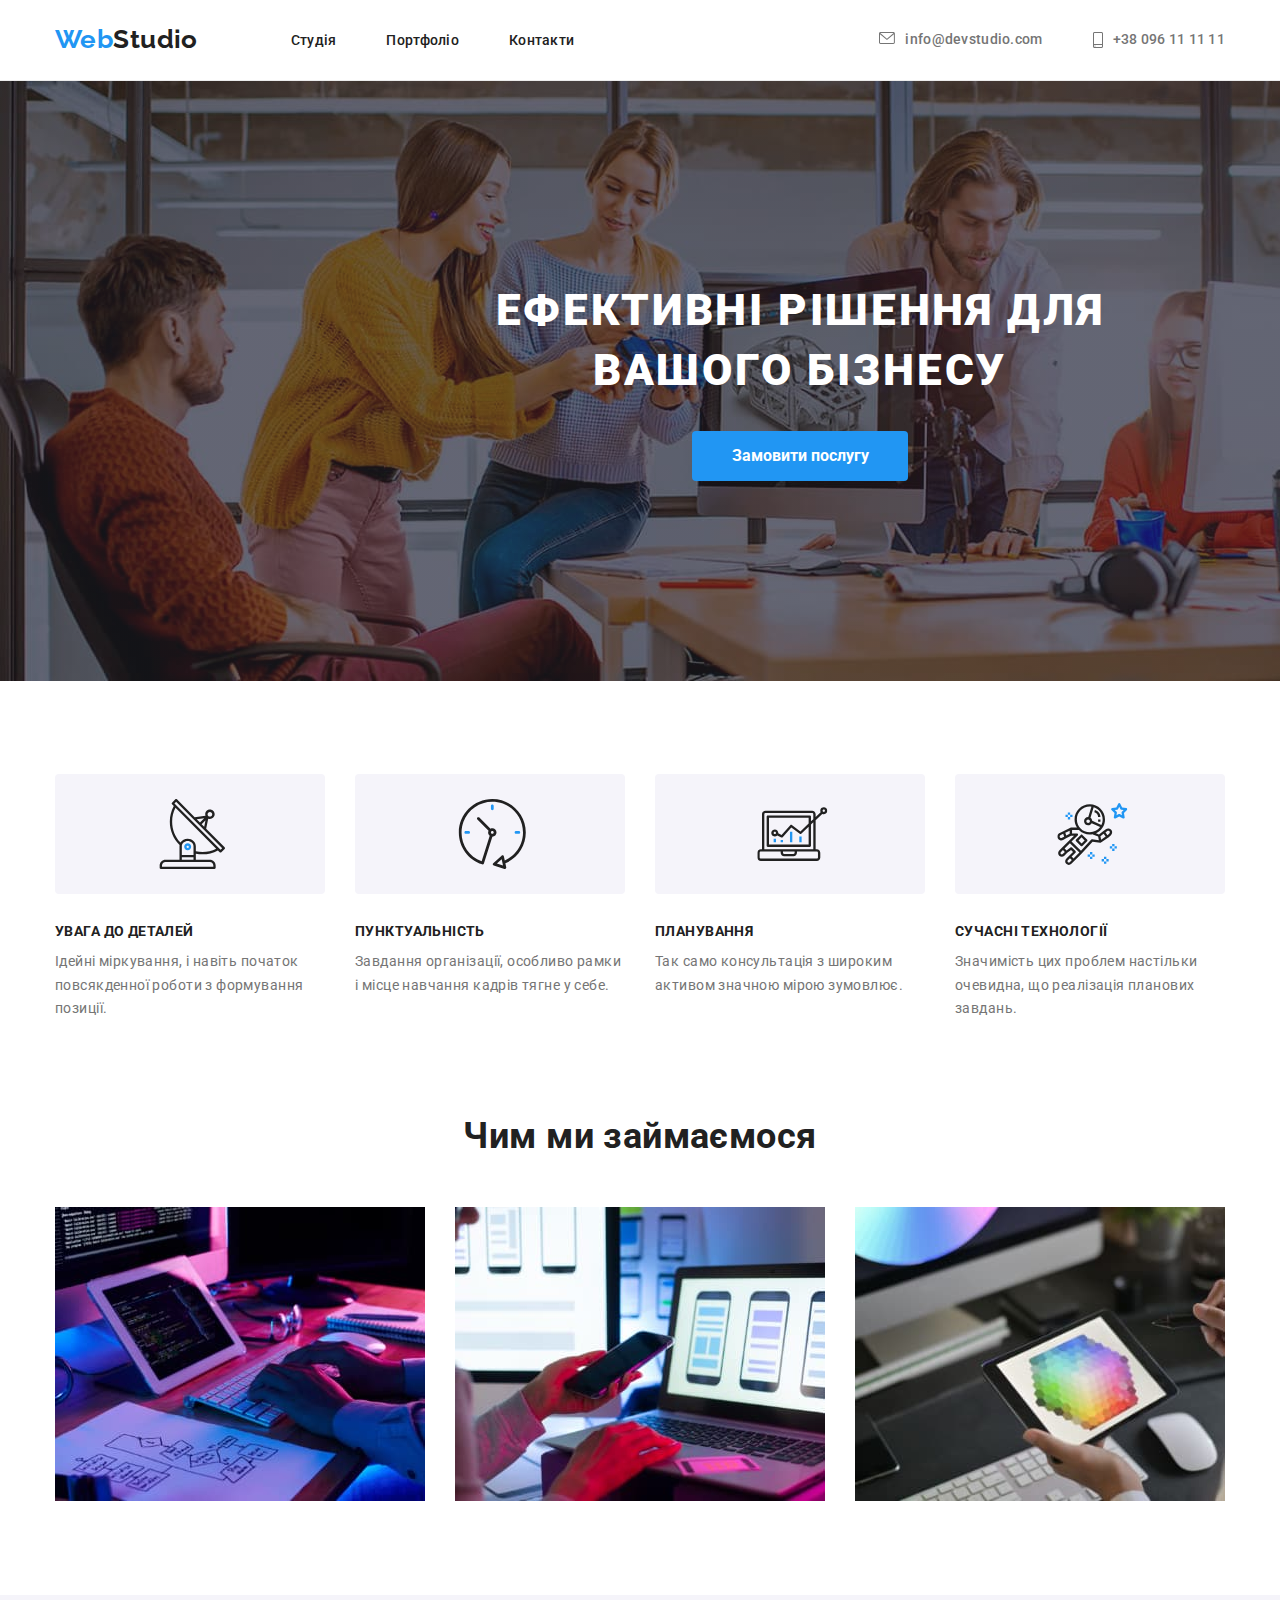
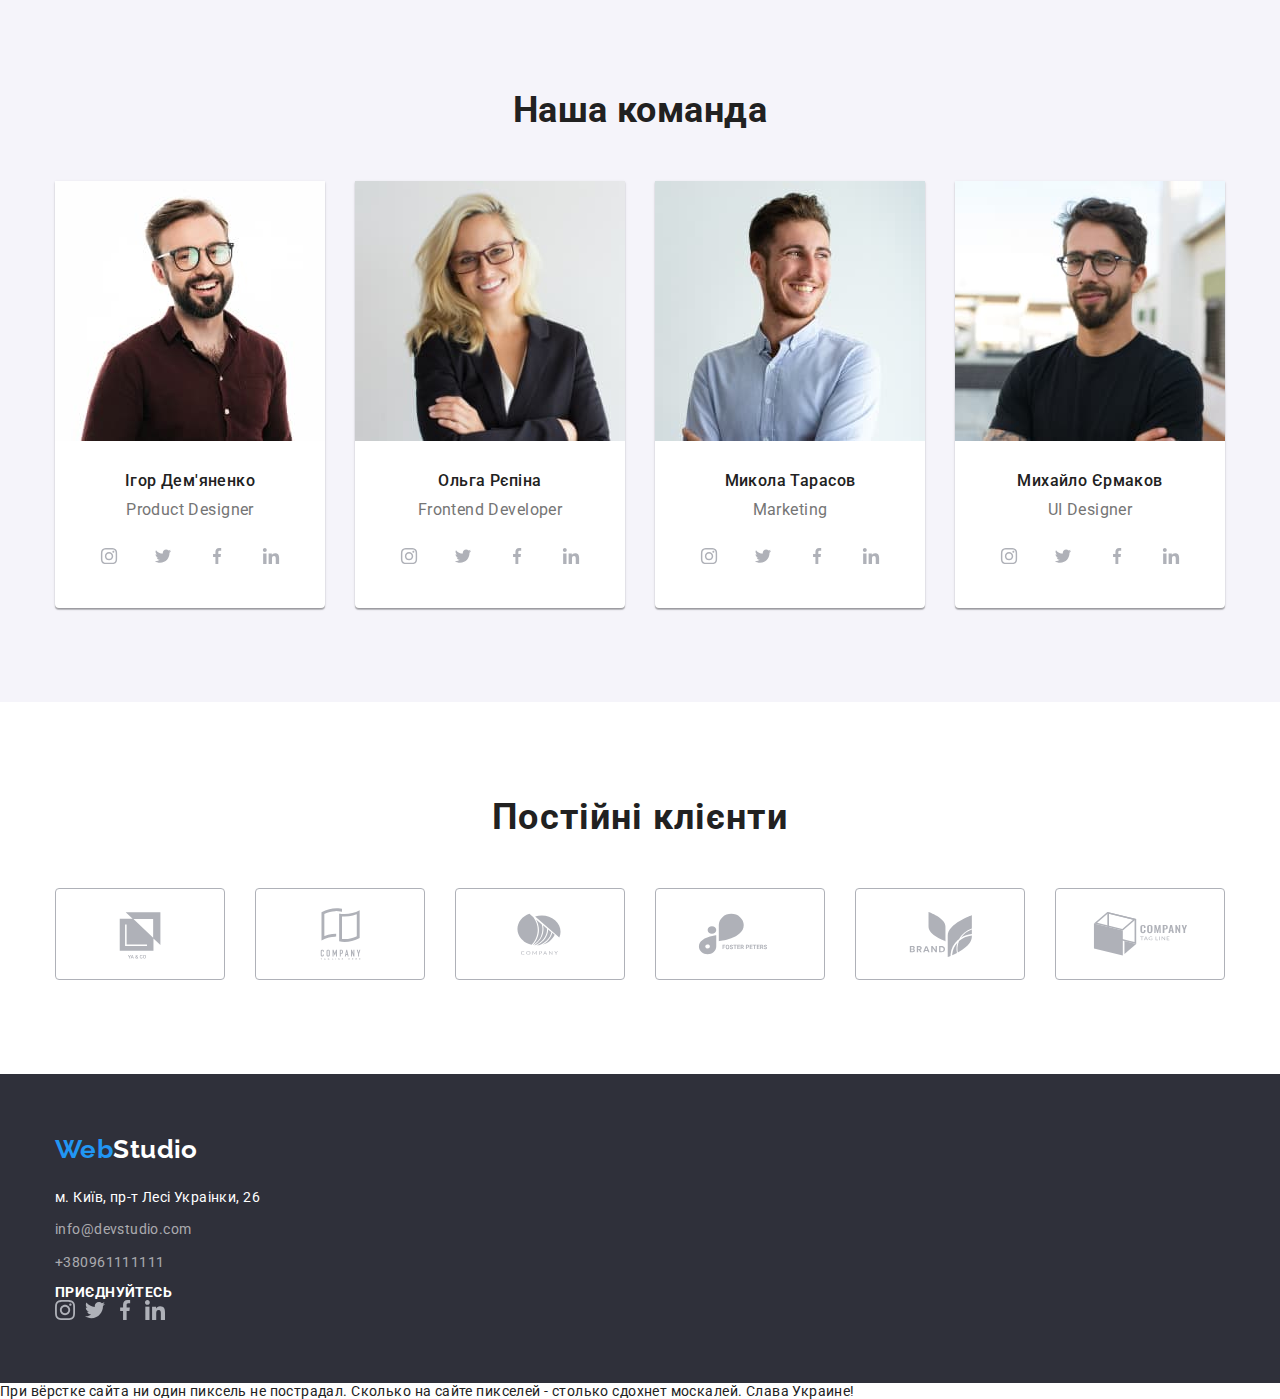
==== index.html @ 479e66d6 "Initial commit" ====
<!DOCTYPE html>
<html lang="uk">
<head>
    <meta charset="UTF-8">
    <meta http-equiv="X-UA-Compatible" content="IE=edge">
    <meta name="viewport" content="width=device-width, initial-scale=1.0">
    <link rel="preconnect" href="https://fonts.googleapis.com">
    <link rel="preconnect" href="https://fonts.gstatic.com" crossorigin>
    <link href="https://fonts.googleapis.com/css2?family=Raleway:wght@700&family=Roboto:wght@400;500;700;900&display=swap" rel="stylesheet">
    <link rel="stylesheet" href="https://cdn.jsdelivr.net/npm/modern-normalize@1.1.0/modern-normalize.min.css">
    <link rel="stylesheet" href="./css/styles.css" />
    <title>WebStudio</title>
</head>
<!--Шапка-->
<body>
    <header class="page-header header-line">
        <div class="container header-box">
         <nav class="page-navigation"> 
         <a href="index.html" class="logo-header"><span class="textcolor">Web</span><span class="textcolor-1">Studio</span></a>
         <ul class="menu">
            <li><a href="./index.html" class="menu-item-header">Студія</a></li>
            <li><a href="./portfolio.html" class="menu-item-header">Портфоліо</a></li>
            <li><a href="./index.html" class="menu-item-header">Контакти</a></li>
         </ul>
         </nav>
         <ul class="menu-contacts-header">
            <li class="contacts-list">
             <a href="mailto:info@devstudio.com" class="link">
               <svg 
                class="envelope-icon"
                lang="en"
                aria-label="envelope icon"
                width="16"
                height="12">
                <use href="./images/sprite.svg#icon-envelope"></use>
               </svg>info@devstudio.com</a>
        </li>
            <li class="contacts-list">
            <a href="tel:+380961111111" class="link">
            <svg
                class="phone"
                lang="en"
                aria-label="smartphone icon"
                width="16" 
                height="12">
                <use href="./images/sprite.svg#icon-smartphone"></use>
            </svg>+38 096 11 11 11</a>
        </ul>
        </div>
     </header>
<main>
<!--Герой-->
     <section class="hero-text hero-bg section">
        <div class="hero-box container">
        <h1 class="efective">Ефективні рішення для вашого бізнесу</h1>
        <button type="button" class="button-hero">Замовити послугу</button>
        </div>
     </section>
<!--Особливості-->
     <section class="section">
        <div class="container">
        <h2 class="visually-hidden">Наші особливості</h2>
        <ul class="icons-features">
            <li class="icons-features-box">
             <svg class="icon-our-features">
              <use href="./images/sprite.svg#icon-antenna" width="70" height="70"></use>
             </svg>
            </li>
            <li class="icons-features-box">
            <svg class="icon-our-features">
                <use href="./images/sprite.svg#icon-clock" width="70" height="70"></use>
            </svg>
            </li>
            <li class="icons-features-box">
            <svg class="icon-our-features">
                <use href="./images/sprite.svg#icon-diagram" width="70" height="70"></use>
            </svg>
            </li>
            <li class="icons-features-box">
            <svg class="icon-our-features">
                <use href="./images/sprite.svg#icon-astronaut" width="70" height="70"></use>
            </svg>
            </li>
        </ul>
    <ul class="our-features">
        <li class="our-features-box"><h3 class="feature">Увага до деталей</h3>
        <p class="explanation">Ідейні міркування, і навіть початок повсякденної роботи з формування позиції.</p></li>
        <li class="our-features-box"><h3 class="feature">Пунктуальність</h3>
        <p class="explanation">Завдання організації, особливо рамки і місце навчання кадрів тягне у себе.</p></li>
        <li class="our-features-box"><h3 class="feature">Планування</h3>
        <p class="explanation">Так само консультація з широким активом значною мірою зумовлює.</p></li>
        <li class="our-features-box"><h3 class="feature">Сучасні технології</h3>
        <p class="explanation">Значимість цих проблем настільки очевидна, що реалізація планових завдань.</p></li>
      </ul>
     </div>
    </section>
<!--Чим ми займаємося-->
    <section class="what-we-do-section">
    <div class="what-we-do-block container">
     <h2 class="what-we-do">Чим ми займаємося</h2>
      <ul class="what-we-do-list">
       <li><img src="./images/image1.jpg" alt="десктопні додатки" width="370" height="294" class="img-1" ></li>
       <li><img src="./images/image2.jpg" alt="мобільні додатки" width="370" height="294" class="img-2"></li>
       <li><img src="./images/image3.jpg" alt="дизайнерські рішення" width="370" height="294" class="img-3"></li>
      </ul>
     </div>  
    </section>
<!--Наша команда-->
    <section class="team section">
    <div class="team-list container">
    <h2 class="our-team">Наша команда</h2>
    <ul class="test-team">
    <li class="team-item">
        <img src="./images/igor_demyanenko.jpg"
         alt="Ігор Дем'яненко"
         width="270"
         height="260" class="team-card">
         <div class="team-text-box">
            <h2 class="team-card-name">Ігор Дем'яненко</h2>
            <p class="team-card-specialty">Product Designer</p>
        <ul class="social-list">
          <li>
           <a href="" class="social-list-link">
            <svg
            lang="en"
            aria-label="icon instagram"
            class="social-list-icon">
            <use href="./images/sprite.svg#icon-instagram"></use>
          </svg>
         </a>
        </li>
        <li>
            <a href="" class="social-list-link">
                <svg lang="en" 
                aria-label="icon twitter" 
                class="social-list-icon">
                <use href="./images/sprite.svg#icon-twitter"></use>
                </svg>
            </a>
        </li>
        <li>
            <a href="" class="social-list-link">
                <svg lang="en" 
                aria-label="icon facebook" 
                class="social-list-icon">
                <use href="./images/sprite.svg#icon-facebook"></use>
                </svg>
            </a>
        </li>
        <li>
            <a href="" class="social-list-link">
                <svg lang="en"
                aria-label="icon linkedin" 
                class="social-list-icon">
                <use href="./images/sprite.svg#icon-linkedin"></use>
                </svg>
            </a>
        </li>
    </ul>
        </div>
     </li>
    <li class="team-item">
        <img src="./images/olga_repina.jpg"
         alt="Ольга Рєпіна"
         width="270"
         height="260" class="team-card">
         <div class="team-text-box">         
            <h2 class="team-card-name">Ольга Рєпіна</h2>
            <p class="team-card-specialty">Frontend Developer</p>
        <ul class="social-list">
            <li>
                <a href="" class="social-list-link">
                    <svg lang="en" aria-label="icon instagram" class="social-list-icon">
                        <use href="./images/sprite.svg#icon-instagram"></use>
                    </svg>
                </a>
            </li>
            <li>
                <a href="" class="social-list-link">
                    <svg lang="en" aria-label="icon twitter" class="social-list-icon">
                        <use href="./images/sprite.svg#icon-twitter"></use>
                    </svg>
                </a>
            </li>
            <li>
                <a href="" class="social-list-link">
                    <svg lang="en" aria-label="icon facebook" class="social-list-icon">
                        <use href="./images/sprite.svg#icon-facebook"></use>
                    </svg>
                </a>
            </li>
            <li>
                <a href="" class="social-list-link">
                    <svg lang="en" aria-label="icon linkedin" class="social-list-icon">
                        <use href="./images/sprite.svg#icon-linkedin"></use>
                    </svg>
                </a>
            </li>
        </ul>
        </div>
        </li>
    <li class="team-item">
        <img src="./images/nikolai_tarasovv.jpg"
         alt="Микола Тарасов"
         width="270"
         height="260" class="team-card">
         <div class="team-text-box">
            <h2 class="team-card-name">Микола Тарасов</h2>
            <p class="team-card-specialty">Marketing</p>
        <ul class="social-list">
            <li>
                <a href="" class="social-list-link">
                    <svg lang="en" aria-label="icon instagram" class="social-list-icon">
                        <use href="./images/sprite.svg#icon-instagram"></use>
                    </svg>
                </a>
            </li>
            <li>
                <a href="" class="social-list-link">
                    <svg lang="en" aria-label="icon twitter" class="social-list-icon">
                        <use href="./images/sprite.svg#icon-twitter"></use>
                    </svg>
                </a>
            </li>
            <li>
                <a href="" class="social-list-link">
                    <svg lang="en" aria-label="icon facebook" class="social-list-icon">
                        <use href="./images/sprite.svg#icon-facebook"></use>
                    </svg>
                </a>
            </li>
            <li>
                <a href="" class="social-list-link">
                    <svg lang="en" aria-label="icon linkedin" class="social-list-icon">
                        <use href="./images/sprite.svg#icon-linkedin"></use>
                    </svg>
                </a>
            </li>
        </ul>
        </div>
        </li>
    <li class="team-item">
     <img src="./images/mihail_ermakov.jpg"
         alt="Михайло Єрмаков"
         width="270"
         height="260" class="team-card">
        <div class="team-text-box">
            <h2 class="team-card-name">Михайло Єрмаков</h2>
            <p class="team-card-specialty">UI Designer</p>
        <ul class="social-list">
            <li>
                <a href="" class="social-list-link">
                    <svg lang="en" aria-label="icon instagram" class="social-list-icon">
                        <use href="./images/sprite.svg#icon-instagram"></use>
                    </svg>
                </a>
            </li>
            <li>
                <a href="" class="social-list-link">
                    <svg lang="en" aria-label="icon twitter" class="social-list-icon">
                        <use href="./images/sprite.svg#icon-twitter"></use>
                    </svg>
                </a>
            </li>
            <li>
                <a href="" class="social-list-link">
                    <svg lang="en" aria-label="icon facebook" class="social-list-icon">
                        <use href="./images/sprite.svg#icon-facebook"></use>
                    </svg>
                </a>
            </li>
            <li>
                <a href="" class="social-list-link">
                    <svg lang="en" aria-label="icon linkedin" class="social-list-icon">
                        <use href="./images/sprite.svg#icon-linkedin"></use>
                    </svg>
                </a>
            </li>
        </ul>
        </div>
        </li>
      </ul>
    </div>
    </section>
<!--Постійні клієнти-->
<section class="customers section">
    <div class="container regular-customers-box">
        <h2 class="regular-customers">Постійні клієнти</h2>
        <ul class="regular-customers-list">
            <li class="client-border">
                <svg
                lang="en"
                aria-label="client logo"
                class="client-logo">
                    <use href="./images/sprite.svg#icon-logoclient1"></use>
                </svg>
            </li>
            <li class="client-border">
                <svg lang="en" 
                aria-label="client logo" 
                class="client-logo">
                    <use href="./images/sprite.svg#icon-logoclient2"></use>
                </svg>
            </li>
            <li class="client-border">
                <svg lang="en" 
                aria-label="client logo" 
                class="client-logo">
                    <use href="./images/sprite.svg#icon-logoclient3"></use>
                </svg>
            </li>
            <li class="client-border">
                <svg lang="en" 
                aria-label="client logo" 
                class="client-logo">
                    <use href="./images/sprite.svg#icon-logoclient4"></use>
                </svg>
            </li>
            <li class="client-border">
                <svg lang="en" 
                aria-label="client logo" 
                class="client-logo">
                    <use href="./images/sprite.svg#icon-logoclient5"></use>
                </svg>
            </li>
            <li class="client-border">
                <svg lang="en" 
                aria-label="client logo" 
                class="client-logo">
                    <use href="./images/sprite.svg#icon-logoclient6"></use>
                </svg>
            </li>
        </ul>
    </div>
</section>
</main>
<!--Футер-->
<footer class="footer">
    <div class="footer-box container">
    <a href="index.html" class="logo-footer"><span class="textcolor">Web</span><span class="textcolor-2">Studio</span></a>
    <address class="footer-adress-box">
        <div>
        <ul class="footer-contacts-box">
            <li class="footer-contacts-box"><a href="https://goo.gl/maps/2XgddQ2wuXQouY7B8" target="_blank" rel="noopener noreferrer nofollow" class="map-footer">м. Київ, пр-т Лесі Украінки, 26</a>
            <li class="footer-contacts-box"><a href="mailto:info@devstudio.com" class="mail-footer">info@devstudio.com</a></li>
            <li><a href="tel:+380961111111" class="number-footer">+380961111111</a></li>
        </ul>
        </div>
        <div class="footer-social-links">
            <h2 class="join">Приєднуйтесь</h2>
        <ul class="footer-social-list">
            <li>
                <a href="" class="footer-social-list-link">
                    <svg lang="en" aria-label="icon instagram" class="footer-social-list-icon">
                        <use href="./images/sprite.svg#icon-instagram"></use>
                    </svg>
                </a>
            </li>
            <li>
                <a href="" class="footer-social-list-link">
                    <svg lang="en" aria-label="icon twitter" class="footer-social-list-icon">
                        <use href="./images/sprite.svg#icon-twitter"></use>
                    </svg>
                </a>
            </li>
            <li>
                <a href="" class="footer-social-list-link">
                    <svg lang="en" aria-label="icon facebook" class="footer-social-list-icon">
                        <use href="./images/sprite.svg#icon-facebook"></use>
                    </svg>
                </a>
            </li>
            <li>
                <a href="" class="footer-social-list-link">
                    <svg lang="en" aria-label="icon linkedin" class="footer-social-list-icon">
                        <use href="./images/sprite.svg#icon-linkedin"></use>
                    </svg>
                </a>
            </li>
        </ul>
        </div>
     </address>
    </div>
</footer>
<!--Попередження-->
При вёрстке сайта ни один пиксель не пострадал.
Сколько на сайте пикселей - столько сдохнет москалей.
Слава Украине!
</body>
</html>
---- css/styles.css ----
:root{
    --section-team-background-color: #F5F4FA;
    --primary-font: 'Roboto', sans-serif;
    --secondary-font: 'Raleway', sans-serif;
    --accent-color: #2196F3;
    --border-background-color: #2f303a;
    --primary-text-color: #212121;
    --secondary-text-color: #757575;
    --tertiary-text-color: #FFFFFF;
    --secondary-button-bg-color: #2196F3;
    --primary-button-bg-color: #F5F4FA;
    --primary-bg-color: #2F303A;
}
body{
    letter-spacing: 0.03em;
    font-size: 14px;
    color: var(--primary-text-color);
    font-family: var(--primary-font);
}
h1,
h2,
h3,
h4,
p{margin-top: 0;
margin-bottom: 0;
}
ul,
ol {
    margin-top: 0;
    margin-bottom: 0;
    padding-left: 0;
}
img{display: block;}
.container{
    width: 1200px;
    margin-left: auto;
    margin-right: auto;
    padding-left: 15px;
    padding-right: 15px;
}
.section{
    padding-bottom: 94px;
    padding-top: 94px;
}
.what-we-do-section{
    padding-bottom: 94px;
}
li {list-style-type: none;}
.visually-hidden{
      white-space: nowrap;
      width: 1px;
      height: 1px;
      overflow: hidden;
      border: 0;
      padding: 0;
      clip: rect(0 0 0 0);
      clip-path: inset(50%);
      margin: -1px;}
/*----------------------------WHAT WE DO-----------------*/
.what-we-do{
    font-weight: 700;
    font-size: 36px;
    line-height: 42px;
    margin-bottom: 50px;
    text-align: center;
}
.what-we-do-list{
    display: flex;
    justify-content: space-between;
}
/*----------------------------WHAT WE DO-----------------*/
.textcolor{color: var(--accent-color);}
.textcolor-1{color: var(--primary-text-color);}
.textcolor-2{color: var(--tertiary-text-color);}

.explanation{font-style: normal;
    font-weight: 400;
    font-size: 14px;
    line-height: 1.71;
    

    color: var(--secondary-text-color);}
/*------------------------HERO--------------------------*/
.hero-text {
    text-align: center;
    padding-top: 200px;
    padding-bottom: 200px;
}
.hero-bg{   
    background-image: linear-gradient(rgba(47, 48, 58, 0.4), rgba(47, 48, 58, 0.4)), url("../hero/hero.jpg");
    background-size: cover;
    width: 1600px;
    height: 600px;
}
.button-hero:active,
.button-hero:focus,
.button-hero:hover{background-color: var(--accent-color);
    box-shadow: 0px 4px 4px rgba(0, 0, 0, 0.15);
    border-radius: 4px;}
.button-hero {
    cursor: pointer;
    font-family: inherit;
    color: var(--tertiary-text-color);
    border: none;
    background-color: var(--secondary-button-bg-color);
    border-radius: 4px;
    font-weight: 700;
    font-size: 16px;
    line-height: 1.9;
    width: 216px;
    height: 50px;
    left: 724px;
    top: 440px;
}
.efective{
    font-style: normal;
    font-weight: 900;
    font-size: 44px;
    line-height: 1.36;
    letter-spacing: 0.06em;
    text-transform: uppercase;
    color: var(--tertiary-text-color); 
    margin-bottom: 30px;
}
.hero-box{
    margin-left: auto;
    margin-right: auto; 
    width: 700px;
}
/*------------------------HERO--------------------------*/

/*------------------------our features--------------------------*/
.our-features{
    display: flex;
    justify-content: space-between;
    gap: 30px;
}
.feature{
    font-style: normal;
    font-weight: 700;
    font-size: 14px;
    line-height: 1.1;
    text-transform: uppercase;
    color: var(--primary-text-color);
    margin-bottom: 10px;
}
.our-features-box{
    width: 270px;
}
.icons-features{
    display: flex;
    gap: 30px;
    margin-bottom: 30px;
}
.icons-features-box{
    background: #F5F4FA;
    border-radius: 4px;
    width: 270px;
    height: 120px;
}
.icon-our-features{
    padding-top: 25px;
    padding-left: 102.34px;
}
/*------------------------our features--------------------------*/


/*------------------------TEAM--------------------------*/
.social-list{
    display: flex;
    justify-content: center;
    align-items: center;
    column-gap: 10px;
}
.social-list-link:hover,
.social-list-link:focus{
    background-color: var(--accent-color);
    fill: var(--tertiary-text-color);
}

.social-list-link{
    margin-top: 16px;
    display: flex;
    align-items: center;
    justify-content: center;
    width: 44px;
    height: 44px;
    border-radius: 50%;
    background-color: var(--tertiary-text-color);
}
.social-list-icon{
    width: 20px;
    height: 16.25px;
}
.our-team{
    font-style: normal;
    font-weight: 700;
    font-size: 36px;
    line-height: 42px;
    color: var(--primary-text-color);
    text-align: center;
    margin-bottom: 50px;
}
    
.team{background-color: var(--section-team-background-color);
    padding-top: 94px;
    padding-bottom: 94px;
}
.team-card-name {
    background-color: var(--tertiary-text-color);
    font-weight: 500;
    font-size: 16px;
    line-height: 1.2;
    color: var(--primary-text-color);
    margin-bottom: 10px;
    text-align: center;

}
.team-card-specialty {
    background-color: var(--tertiary-text-color);
    font-weight: 400;
    font-size: 16px;
    line-height: 1.1;    
    color: var(--secondary-text-color);

    text-align: center;
}
.team-item{background-color: var(--tertiary-text-color);
    box-shadow: 0px 1px 3px rgba(0, 0, 0, 0.12), 0px 1px 1px rgba(0, 0, 0, 0.14), 0px 2px 1px rgba(0, 0, 0, 0.2);
    border-radius: 0px 0px 4px 4px;
}

.test-team{
    display: flex;
    flex-wrap: wrap;
    gap: 30px;
}
.team-text-box { 
    padding: 30px;
}

/*------------------------TEAM--------------------------*/


/*------------------------HEADER--------------------------*/

.phone{
    width: 10px;
    height: 16px;   
    margin-right: 10px;
}
.envelope-icon{
    margin-right: 10px;
}
.logo-header{
    padding-top: 24px;
    padding-bottom: 25px;
    margin-right: 93px;
}
.header-box{
    display: flex;
    justify-content: space-between;
}
.menu-contacts-header{
    display: flex;
    justify-content: space-between;
    align-items: center;
}
.menu-contacts-header:hover{fill: var(--accent-color);}
.contacts-list:not(:last-child){
    display: flex;
    align-content: center;
    margin-right: 50px;
}
.contacts-box{
    margin-right: 50px;
}
.menu{
    display: flex;
    column-gap: 50px;
}

.page-header-container{
    display: flex;
}
.header-line{
    border-bottom: 1px solid #ECECEC;
}
.page-navigation{
    display: flex;
    align-items: center;
}
.link:hover,
.link:focus{color:var(--accent-color);}
.link {
    display: flex;
    font-style: normal;
    text-decoration: none;
    font-weight: 500;
    line-height: 1.1;
    letter-spacing: 0.02em;
    color: var(--secondary-text-color);
}
.logo-header{
    text-decoration: none;
    font-family: var(--secondary-font);
    font-weight: 700;
    font-size: 26px;
    line-height: 1.2;
}
.menu-item-header:hover,
.menu-item-header:focus{color:var(--accent-color);}
.menu-item-header {
    text-decoration: none;
    font-weight: 500;
    line-height: 1.1;
    letter-spacing: 0.02em;
    color: var(--primary-text-color);
}


/*------------------------HEADER--------------------------*/

/*------------------------- REGULAR CUSTOMERS-------------------------------- */
.regular-customers{
    font-style: normal;
    font-weight: 700;
    font-size: 36px;
    line-height: 42px;
    text-align: center;
    letter-spacing: 0.03em;
    color: var(--primary-text-color);
}

.regular-customers-list{
    display: flex;
    gap: 30px;
}
.client-logo{
    margin-left: 32px;
    margin-top: 16px;
    margin-bottom: 16px;
    margin-right: 32px;
    width: 106px;
    height: 60px;
}
.client-border{
    border: 1px solid #AFB1B8;
    border-radius: 4px;
    width: 170px;
    height: 92px;
    margin-top: 50px;
}
/*------------------------- REGULAR CUSTOMERS-------------------------------- */

/*-------------------------FOOTER-------------------------*/

.footer-social-links{
    align-items: baseline;
    column-gap: 10px;
}
.footer-social-list-icon{
    fill: inherit;
    width: 20px;
    height: 20px;
}
.join{
    font-style: normal;
    font-weight: 700;
    font-size: 14px;
    line-height: 16px;
    letter-spacing: 0.03em;
    text-transform: uppercase;
    color: #FFFFFF;
}
.footer-social-list {
    display: flex;
    align-items: baseline;
    column-gap: 10px;
}
.footer-social-list{
    display: flex;
    
}
.fooret-social-list-link{
    display: flex;
    background-color: rgba(255, 255, 255, 01);
}

.footer {background-color: var(--primary-bg-color);
    padding-top: 60px;
    padding-bottom: 60px;
}
.number-footer:hover,
.number-footer:focus{color:var(--accent-color);}
.number-footer{
    font-style: normal;
    text-decoration: none;
    font-size: 14px;
    line-height: 1.7;
    color: rgba(255, 255, 255, 0.6);}
.map-footer:focus,
.map-footer:hover,
.map-footer:active{color:var(--accent-color);}
.map-footer{
    font-style: normal;
    text-decoration: none;
    font-weight: 400;
    font-size: 14px;
    line-height: 24px;    
    color: var(--tertiary-text-color)
}
.mail-footer:active,
.mail-footer:hover,
.mail-footer:focus{color:var(--accent-color);}
.mail-footer{
    font-style: normal;
    text-decoration: none;
    line-height: 1.7;
    color: rgba(255, 255, 255, 0.6);}
.logo-footer {
    text-decoration: none;
    font-family: var(--secondary-font);
    font-weight: 700;
    font-size: 26px;
    line-height: 1.2;
}

.footer-adress-box{    margin-top: 20px;
    margin-right: 70px;
}

.footer-contacts-box{
    padding-bottom: 9px;
}

/*----------------FOOTER-------------------------*/

/*------------------------PORTFOLIO-BUTTONS--------------------------*/
.button-portfolio:active,
.button-portfolio:hover,
.button-portfolio:focus{background-color: var(--accent-color); color: var(--tertiary-text-color);
    box-shadow: 0px 4px 4px rgba(0, 0, 0, 0.15);}
.button-portfolio {
    font-weight: 500;
    font-size: 16px;
    line-height: 1.6;
    text-align: center;
    cursor: pointer;
    font-family: inherit;
    color: var(--primary-text-color);
    background-color: var(--primary-button-bg-color);
    border-radius: 4px;
    border: none;
    padding-top: 6px;
    padding-bottom: 6px;
    padding-right: 22px;
    padding-left: 22px;
}
.buttons-portfolio {
    gap: 8px;
    justify-content: center;
    display: flex;
    margin-bottom: 50px;
}
/*------------------------PORTFOLIO-BUTTONS--------------------------*/


/*------------------------PORTFOLIO-ICONS--------------------------*/
.name-portfolio-icons{
    font-style: normal;
    font-weight: 700;
    font-size: 18px;
    line-height: 2;    
    letter-spacing: 0.06em;
    color: var(--primary-text-color);
}
.explanation-portfolio-icons{
    font-style: normal;
    font-weight: 400;
    font-size: 16px;
    line-height: 1.87;
    color: var(--secondary-text-color);

}
.portfolio-images{
    display: flex;
    flex-wrap: wrap;
    gap: 27px;
}
.portfolio-images-block{
    margin-bottom: 94px;
}
.portfolio-text-box{
    padding-top: 20px;
    padding-bottom: 20px;
    padding-right: 24px;
    padding-left: 24px;
}
.pf-icons-box:hover,
.pf-icons-box:focus{
    box-shadow: 0px 1px 1px rgba(0, 0, 0, 0.12), 0px 4px 4px rgba(0, 0, 0, 0.06), 1px 4px 6px rgba(0, 0, 0, 0.16);
}
.pf-icons-line{ 
    border-left: 1px solid #EEEEEE;
    border-right: 1px solid #EEEEEE;
    border-bottom: 1px solid #EEEEEE;
}

/*------------------------PORTFOLIO-ICONS--------------------------*/

/*------------------------ PORTFOLIO---------------------------- */
.portfolio-box{
    padding-bottom: 94px;
    padding-top: 94px;
}
/*------------------------ PORTFOLIO---------------------------- */
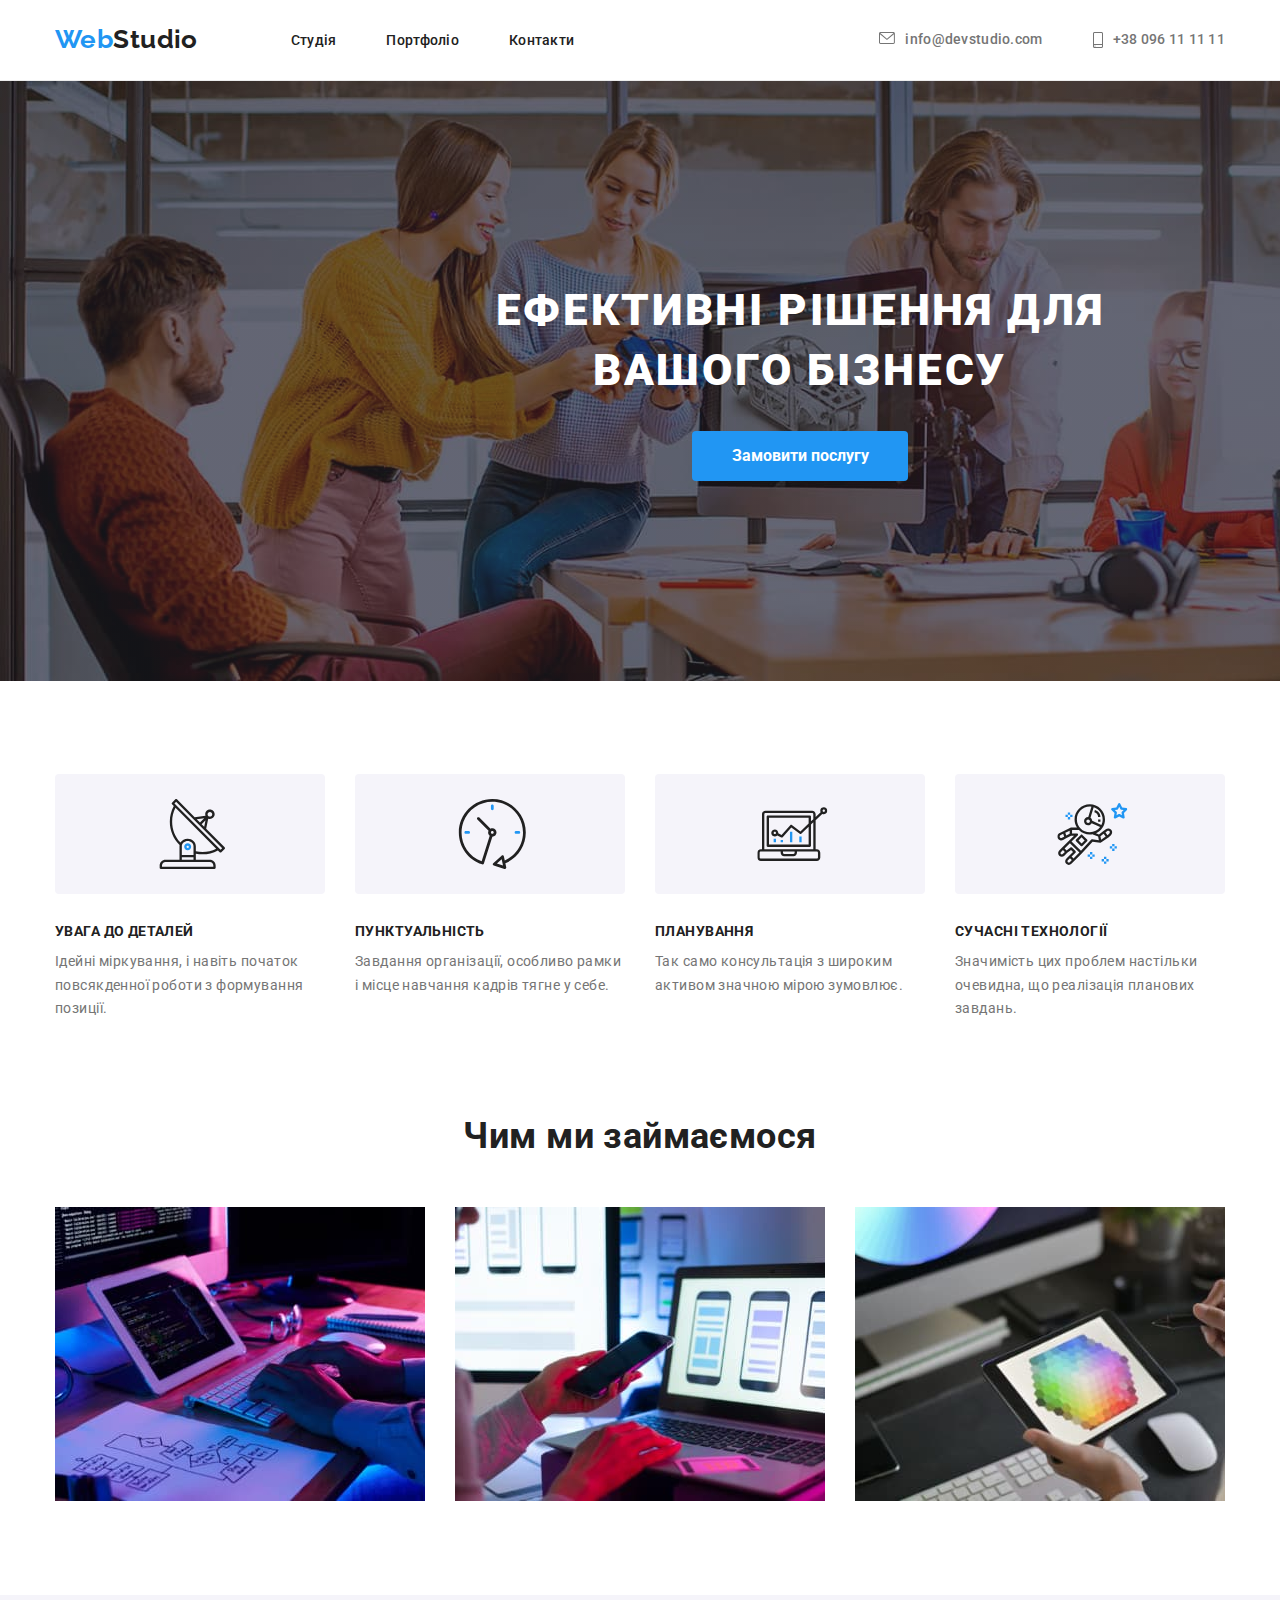
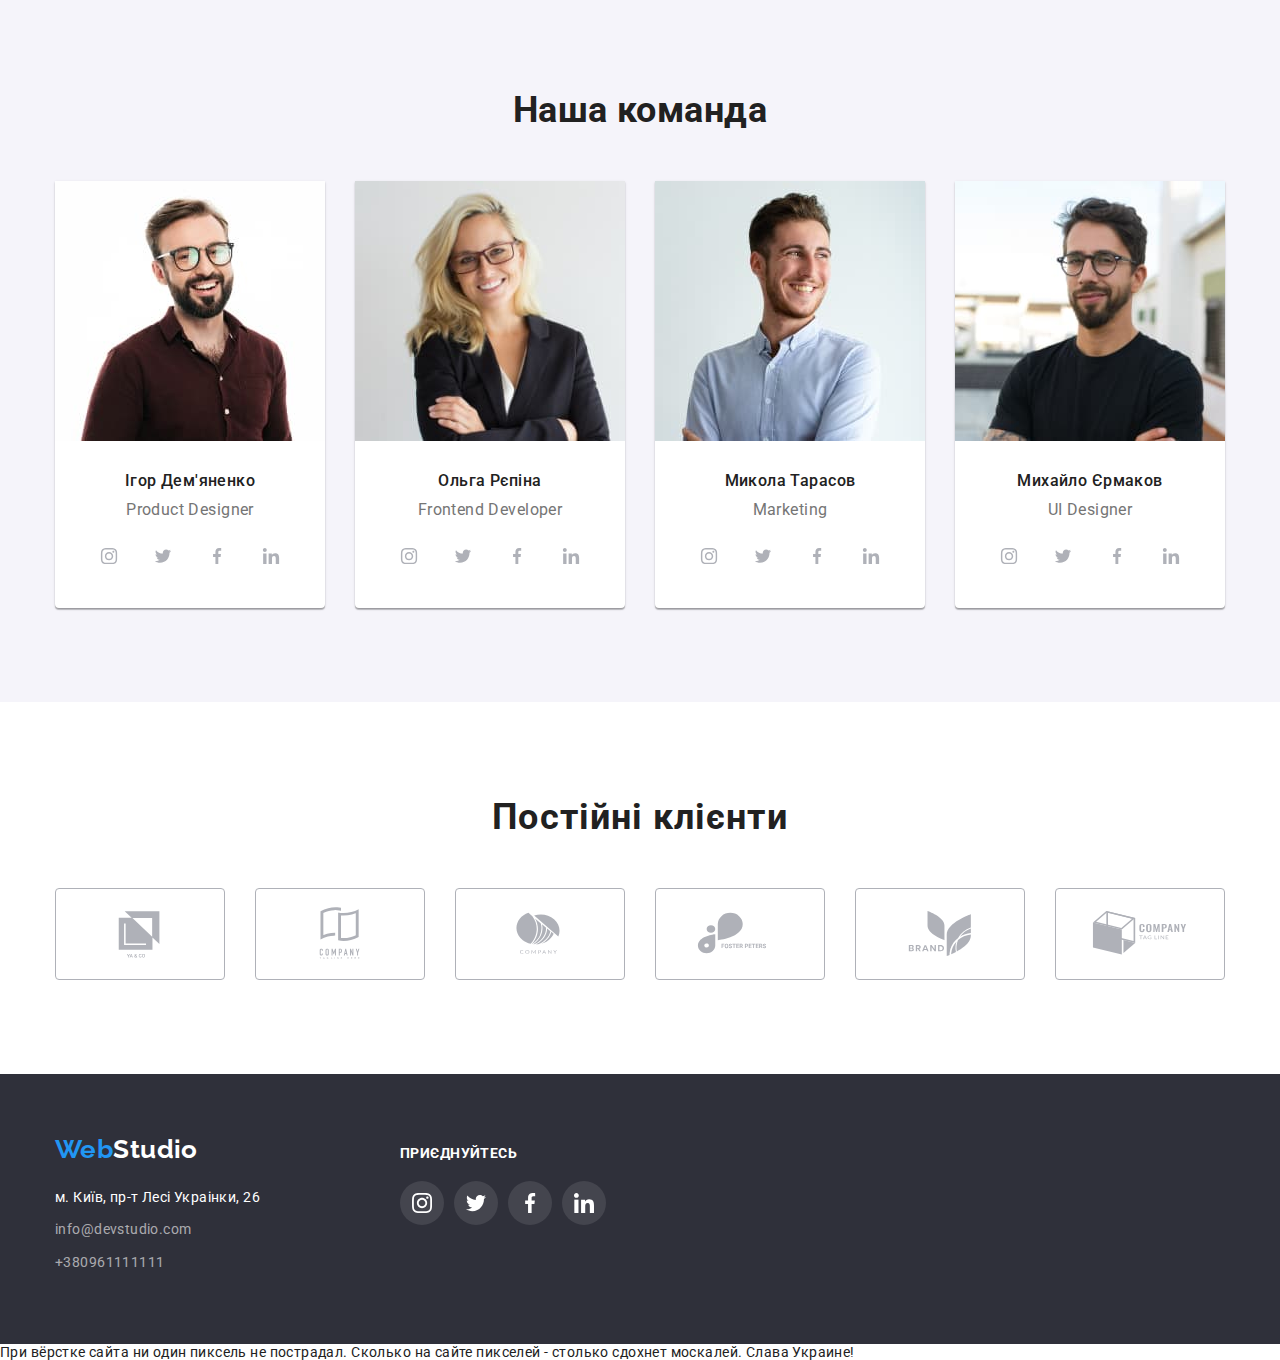
==== commit 527a9989: "update" ====
--- a/index.html
+++ b/index.html
@@ -170,28 +170,36 @@
         <ul class="social-list">
             <li>
                 <a href="" class="social-list-link">
-                    <svg lang="en" aria-label="icon instagram" class="social-list-icon">
+                    <svg lang="en" 
+                    aria-label="icon instagram" 
+                    class="social-list-icon">
                         <use href="./images/sprite.svg#icon-instagram"></use>
                     </svg>
                 </a>
             </li>
             <li>
                 <a href="" class="social-list-link">
-                    <svg lang="en" aria-label="icon twitter" class="social-list-icon">
+                    <svg lang="en" 
+                    aria-label="icon twitter" 
+                    class="social-list-icon">
                         <use href="./images/sprite.svg#icon-twitter"></use>
                     </svg>
                 </a>
             </li>
             <li>
                 <a href="" class="social-list-link">
-                    <svg lang="en" aria-label="icon facebook" class="social-list-icon">
+                    <svg lang="en" 
+                    aria-label="icon facebook" 
+                    class="social-list-icon">
                         <use href="./images/sprite.svg#icon-facebook"></use>
                     </svg>
                 </a>
             </li>
             <li>
                 <a href="" class="social-list-link">
-                    <svg lang="en" aria-label="icon linkedin" class="social-list-icon">
+                    <svg lang="en" 
+                    aria-label="icon linkedin" 
+                    class="social-list-icon">
                         <use href="./images/sprite.svg#icon-linkedin"></use>
                     </svg>
                 </a>
@@ -287,48 +295,60 @@
     <div class="container regular-customers-box">
         <h2 class="regular-customers">Постійні клієнти</h2>
         <ul class="regular-customers-list">
-            <li class="client-border">
+            <li>
+                <a href="" class="link-logoclient">
                 <svg
                 lang="en"
                 aria-label="client logo"
                 class="client-logo">
                     <use href="./images/sprite.svg#icon-logoclient1"></use>
                 </svg>
-            </li>
-            <li class="client-border">
+                </a>
+            </li>
+            <li>
+                <a href="" class="link-logoclient">
                 <svg lang="en" 
                 aria-label="client logo" 
                 class="client-logo">
                     <use href="./images/sprite.svg#icon-logoclient2"></use>
                 </svg>
-            </li>
-            <li class="client-border">
+                </a>
+            </li>
+            <li>
+                <a href="" class="link-logoclient">
                 <svg lang="en" 
                 aria-label="client logo" 
                 class="client-logo">
                     <use href="./images/sprite.svg#icon-logoclient3"></use>
                 </svg>
-            </li>
-            <li class="client-border">
+                </a>
+            </li>
+            <li>
+                <a href="" class="link-logoclient">
                 <svg lang="en" 
                 aria-label="client logo" 
                 class="client-logo">
                     <use href="./images/sprite.svg#icon-logoclient4"></use>
                 </svg>
-            </li>
-            <li class="client-border">
+                </a>
+            </li>
+            <li>
+                <a href="" class="link-logoclient">
                 <svg lang="en" 
                 aria-label="client logo" 
                 class="client-logo">
                     <use href="./images/sprite.svg#icon-logoclient5"></use>
                 </svg>
-            </li>
-            <li class="client-border">
+                </a>
+            </li>
+            <li>
+                <a href="" class="link-logoclient">
                 <svg lang="en" 
                 aria-label="client logo" 
                 class="client-logo">
                     <use href="./images/sprite.svg#icon-logoclient6"></use>
                 </svg>
+                </a>
             </li>
         </ul>
     </div>
@@ -336,50 +356,58 @@
 </main>
 <!--Футер-->
 <footer class="footer">
-    <div class="footer-box container">
+    <div class="big-footer-box container">
+    <div class="footer-box">
     <a href="index.html" class="logo-footer"><span class="textcolor">Web</span><span class="textcolor-2">Studio</span></a>
     <address class="footer-adress-box">
-        <div>
         <ul class="footer-contacts-box">
             <li class="footer-contacts-box"><a href="https://goo.gl/maps/2XgddQ2wuXQouY7B8" target="_blank" rel="noopener noreferrer nofollow" class="map-footer">м. Київ, пр-т Лесі Украінки, 26</a>
             <li class="footer-contacts-box"><a href="mailto:info@devstudio.com" class="mail-footer">info@devstudio.com</a></li>
             <li><a href="tel:+380961111111" class="number-footer">+380961111111</a></li>
         </ul>
+        </address>
         </div>
         <div class="footer-social-links">
             <h2 class="join">Приєднуйтесь</h2>
         <ul class="footer-social-list">
             <li>
                 <a href="" class="footer-social-list-link">
-                    <svg lang="en" aria-label="icon instagram" class="footer-social-list-icon">
+                    <svg lang="en" 
+                    aria-label="icon instagram" 
+                    class="footer-social-list-icon">
                         <use href="./images/sprite.svg#icon-instagram"></use>
                     </svg>
                 </a>
             </li>
             <li>
                 <a href="" class="footer-social-list-link">
-                    <svg lang="en" aria-label="icon twitter" class="footer-social-list-icon">
+                    <svg lang="en" 
+                    aria-label="icon twitter"
+                    class="footer-social-list-icon">
                         <use href="./images/sprite.svg#icon-twitter"></use>
                     </svg>
                 </a>
             </li>
             <li>
                 <a href="" class="footer-social-list-link">
-                    <svg lang="en" aria-label="icon facebook" class="footer-social-list-icon">
+                    <svg lang="en" 
+                    aria-label="icon facebook" 
+                    class="footer-social-list-icon">
                         <use href="./images/sprite.svg#icon-facebook"></use>
                     </svg>
                 </a>
             </li>
             <li>
                 <a href="" class="footer-social-list-link">
-                    <svg lang="en" aria-label="icon linkedin" class="footer-social-list-icon">
+                    <svg lang="en" 
+                    aria-label="icon linkedin" 
+                    class="footer-social-list-icon">
                         <use href="./images/sprite.svg#icon-linkedin"></use>
                     </svg>
                 </a>
             </li>
         </ul>
         </div>
-     </address>
     </div>
 </footer>
 <!--Попередження-->
--- a/css/styles.css
+++ b/css/styles.css
@@ -10,6 +10,7 @@
     --secondary-button-bg-color: #2196F3;
     --primary-button-bg-color: #F5F4FA;
     --primary-bg-color: #2F303A;
+    --icons-color: #AFB1B8;
 }
 body{
     letter-spacing: 0.03em;
@@ -175,7 +176,8 @@
 .social-list-link:hover,
 .social-list-link:focus{
     background-color: var(--accent-color);
-    fill: var(--tertiary-text-color);
+    color: var(--tertiary-text-color);
+    fill: currentColor;
 }
 
 .social-list-link{
@@ -187,6 +189,7 @@
     height: 44px;
     border-radius: 50%;
     background-color: var(--tertiary-text-color);
+    fill: var(--icons-color);
 }
 .social-list-icon{
     width: 20px;
@@ -266,7 +269,6 @@
     justify-content: space-between;
     align-items: center;
 }
-.menu-contacts-header:hover{fill: var(--accent-color);}
 .contacts-list:not(:last-child){
     display: flex;
     align-content: center;
@@ -300,6 +302,7 @@
     line-height: 1.1;
     letter-spacing: 0.02em;
     color: var(--secondary-text-color);
+    fill: currentColor;
 }
 .logo-header{
     text-decoration: none;
@@ -335,34 +338,60 @@
 .regular-customers-list{
     display: flex;
     gap: 30px;
-}
+    margin-top: 50px;
+}
+
 .client-logo{
-    margin-left: 32px;
-    margin-top: 16px;
-    margin-bottom: 16px;
-    margin-right: 32px;
     width: 106px;
     height: 60px;
-}
-.client-border{
-    border: 1px solid #AFB1B8;
-    border-radius: 4px;
+    fill: var(--icons-color)
+}
+.link-logoclient:hover .client-logo,
+.link-logoclient:focus .client-logo{
+    fill: var(--accent-color);
+    border: var(--accent-color);
+}
+.link-logoclient:focus,
+.link-logoclient:hover{
+    border: 1px solid var(--accent-color);
+}
+.link-logoclient{
+    display: flex;
+    align-items: center;
+    justify-content: center;
     width: 170px;
     height: 92px;
-    margin-top: 50px;
+    border: 1px solid var(--icons-color);
+    border-radius: 4px;
 }
 /*------------------------- REGULAR CUSTOMERS-------------------------------- */
 
 /*-------------------------FOOTER-------------------------*/
-
+.big-footer-box{
+    align-items: baseline;
+    display: flex;
+}
+
+.footer-social-list-link:hover{
+    background-color: var(--accent-color);
+}
+.footer-social-list-link{
+    display: flex;
+    align-items: center;
+    justify-content: center;
+    background-color: rgba(255, 255, 255, 0.1);
+    border-radius: 50%;
+    width: 44px;
+    height: 44px;
+}
 .footer-social-links{
-    align-items: baseline;
+    margin-left: 70px;
     column-gap: 10px;
 }
 .footer-social-list-icon{
-    fill: inherit;
     width: 20px;
     height: 20px;
+    fill: var(--tertiary-text-color);
 }
 .join{
     font-style: normal;
@@ -377,6 +406,7 @@
     display: flex;
     align-items: baseline;
     column-gap: 10px;
+    margin-top: 20px;
 }
 .footer-social-list{
     display: flex;
@@ -386,7 +416,6 @@
     display: flex;
     background-color: rgba(255, 255, 255, 01);
 }
-
 .footer {background-color: var(--primary-bg-color);
     padding-top: 60px;
     padding-bottom: 60px;
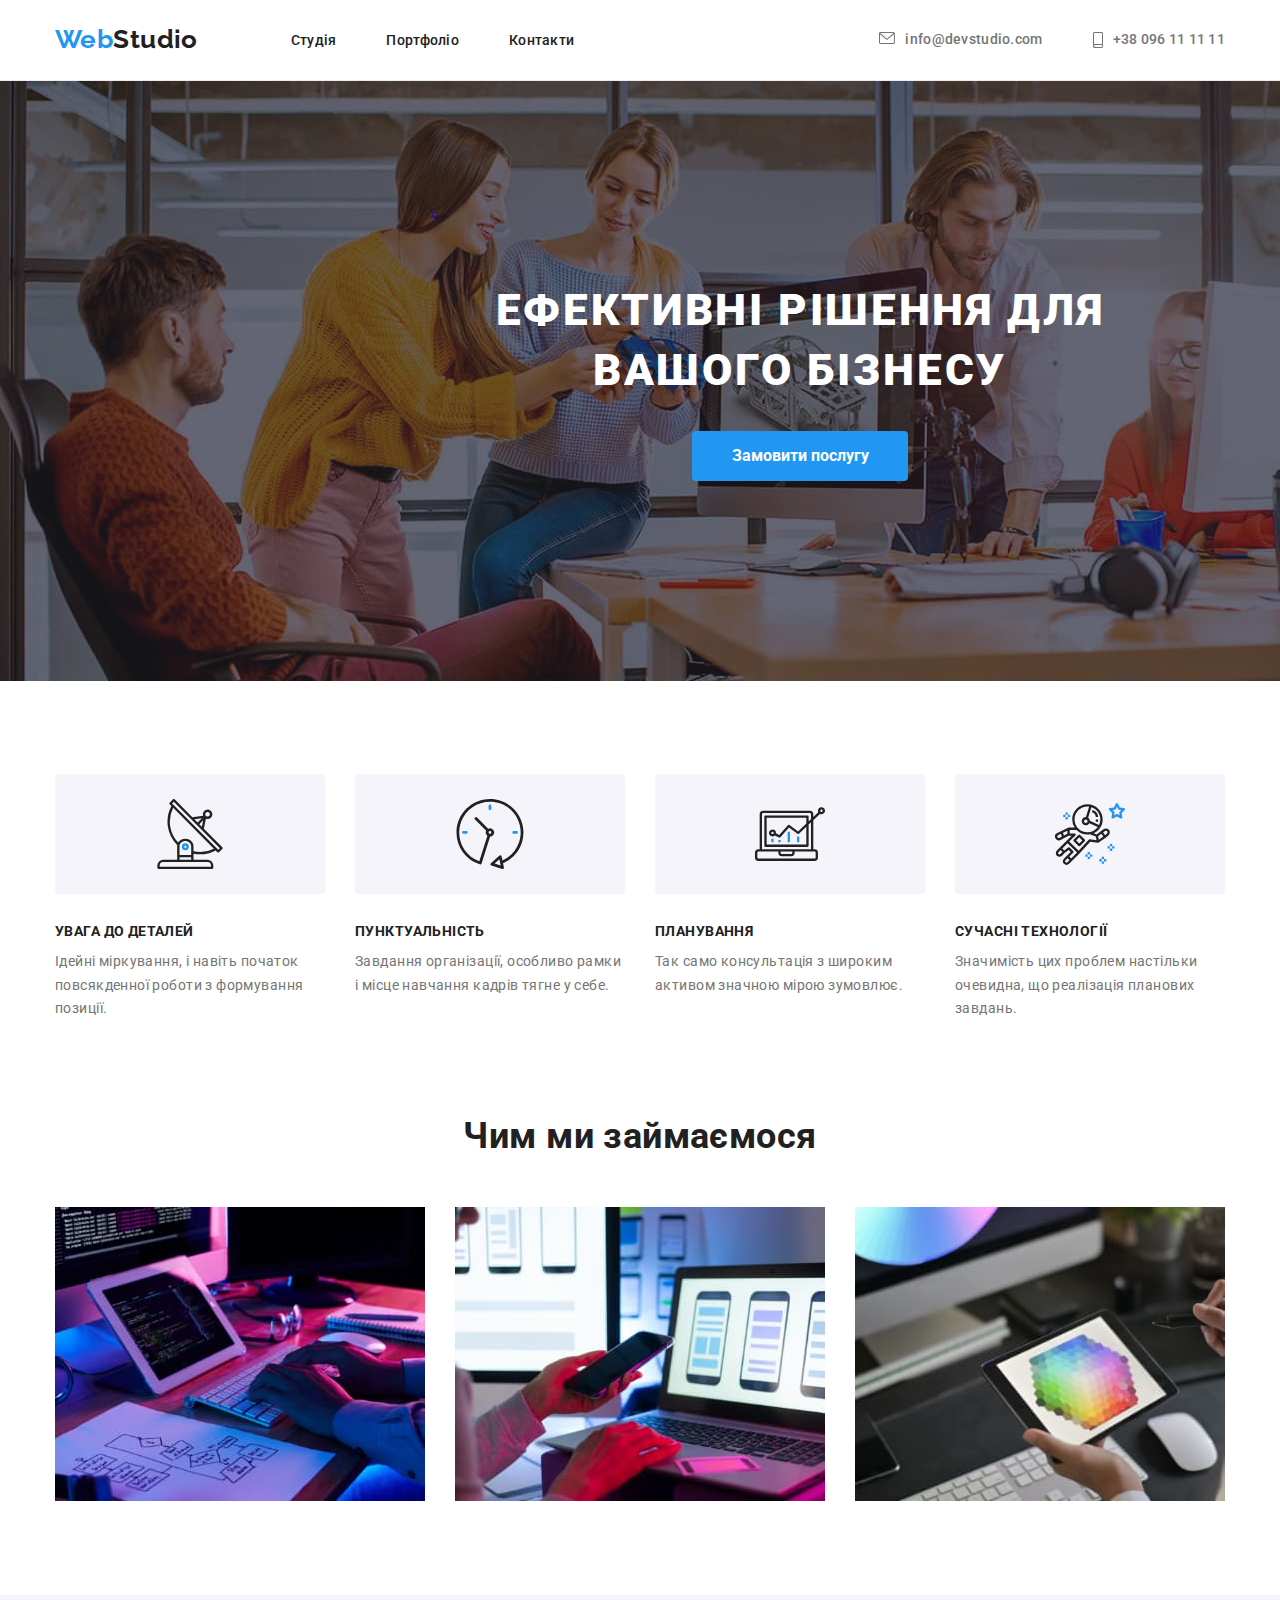
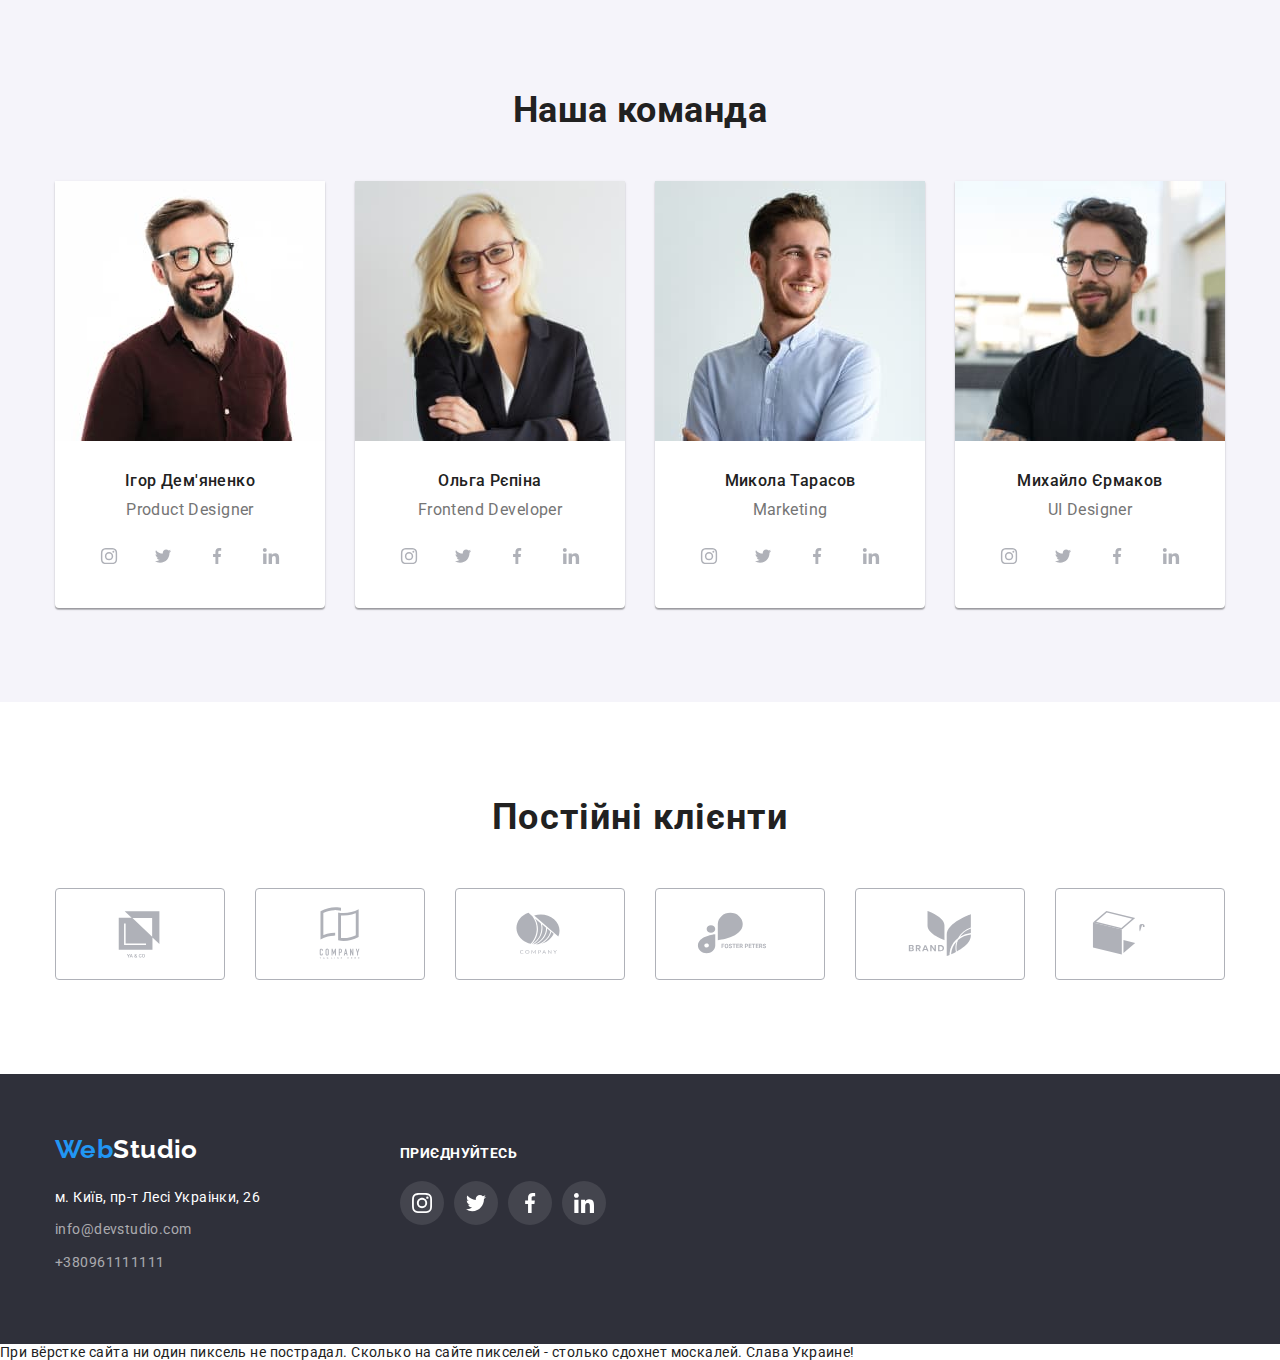
==== commit c9475999: "update" ====
--- a/index.html
+++ b/index.html
@@ -18,8 +18,8 @@
          <nav class="page-navigation"> 
          <a href="index.html" class="logo-header"><span class="textcolor">Web</span><span class="textcolor-1">Studio</span></a>
          <ul class="menu">
-            <li><a href="./index.html" class="menu-item-header">Студія</a></li>
-            <li><a href="./portfolio.html" class="menu-item-header">Портфоліо</a></li>
+            <li><a href="./index.html" class="menu-item-header current">Студія</a></li>
+            <li><a href="./portfolio.html" class="menu-item-header current">Портфоліо</a></li>
             <li><a href="./index.html" class="menu-item-header">Контакти</a></li>
          </ul>
          </nav>
@@ -57,42 +57,44 @@
         </div>
      </section>
 <!--Особливості-->
-     <section class="section">
-        <div class="container">
+    <section class="section">
+    <div class="container">
         <h2 class="visually-hidden">Наші особливості</h2>
-        <ul class="icons-features">
-            <li class="icons-features-box">
-             <svg class="icon-our-features">
-              <use href="./images/sprite.svg#icon-antenna" width="70" height="70"></use>
-             </svg>
-            </li>
-            <li class="icons-features-box">
-            <svg class="icon-our-features">
-                <use href="./images/sprite.svg#icon-clock" width="70" height="70"></use>
-            </svg>
-            </li>
-            <li class="icons-features-box">
-            <svg class="icon-our-features">
-                <use href="./images/sprite.svg#icon-diagram" width="70" height="70"></use>
-            </svg>
-            </li>
-            <li class="icons-features-box">
-            <svg class="icon-our-features">
-                <use href="./images/sprite.svg#icon-astronaut" width="70" height="70"></use>
-            </svg>
-            </li>
-        </ul>
     <ul class="our-features">
-        <li class="our-features-box"><h3 class="feature">Увага до деталей</h3>
+        <li class="our-features-box">
+         <div class="icons-features-box">
+          <svg class="icon-our-features">
+           <use href="./images/sprite.svg#icon-antenna" width="70" height="70"></use>
+          </svg>
+         </div>
+        <h3 class="feature">Увага до деталей</h3>
         <p class="explanation">Ідейні міркування, і навіть початок повсякденної роботи з формування позиції.</p></li>
-        <li class="our-features-box"><h3 class="feature">Пунктуальність</h3>
+        <li class="our-features-box">
+         <div class="icons-features-box">
+          <svg class="icon-our-features">
+           <use href="./images/sprite.svg#icon-clock" width="70" height="70"></use>
+          </svg>
+         </div>
+        <h3 class="feature">Пунктуальність</h3>
         <p class="explanation">Завдання організації, особливо рамки і місце навчання кадрів тягне у себе.</p></li>
-        <li class="our-features-box"><h3 class="feature">Планування</h3>
+        <li class="our-features-box">        
+         <div class="icons-features-box">
+          <svg class="icon-our-features">
+           <use href="./images/sprite.svg#icon-diagram" width="70" height="70"></use>
+          </svg>
+         </div>
+        <h3 class="feature">Планування</h3>
         <p class="explanation">Так само консультація з широким активом значною мірою зумовлює.</p></li>
-        <li class="our-features-box"><h3 class="feature">Сучасні технології</h3>
+        <li class="our-features-box">        
+         <div class="icons-features-box">
+          <svg class="icon-our-features">
+           <use href="./images/sprite.svg#icon-astronaut" width="70" height="70"></use>
+          </svg>
+         </div>
+        <h3 class="feature">Сучасні технології</h3>
         <p class="explanation">Значимість цих проблем настільки очевидна, що реалізація планових завдань.</p></li>
       </ul>
-     </div>
+    </div>
     </section>
 <!--Чим ми займаємося-->
     <section class="what-we-do-section">
@@ -368,7 +370,7 @@
         </address>
         </div>
         <div class="footer-social-links">
-            <h2 class="join">Приєднуйтесь</h2>
+        <p class="join">Приєднуйтесь</p>
         <ul class="footer-social-list">
             <li>
                 <a href="" class="footer-social-list-link">
--- a/css/styles.css
+++ b/css/styles.css
@@ -39,6 +39,7 @@
     padding-left: 15px;
     padding-right: 15px;
 }
+
 .section{
     padding-bottom: 94px;
     padding-top: 94px;
@@ -90,6 +91,8 @@
 .hero-bg{   
     background-image: linear-gradient(rgba(47, 48, 58, 0.4), rgba(47, 48, 58, 0.4)), url("../hero/hero.jpg");
     background-size: cover;
+    margin-right: auto;
+    margin-left: auto;
     width: 1600px;
     height: 600px;
 }
@@ -133,7 +136,6 @@
 /*------------------------our features--------------------------*/
 .our-features{
     display: flex;
-    justify-content: space-between;
     gap: 30px;
 }
 .feature{
@@ -144,24 +146,37 @@
     text-transform: uppercase;
     color: var(--primary-text-color);
     margin-bottom: 10px;
+    margin-top: 30px;
 }
 .our-features-box{
     width: 270px;
 }
+.d1{
+    padding-top: 94px;
+    padding-bottom: 94px;
+}
 .icons-features{
     display: flex;
     gap: 30px;
     margin-bottom: 30px;
 }
 .icons-features-box{
+    display: flex;
+    justify-content: center;
+    align-items: center;
     background: #F5F4FA;
     border-radius: 4px;
     width: 270px;
     height: 120px;
 }
 .icon-our-features{
+    display: flex;
+    width: 270px;
+    height: 120px;
+    padding-left: 100px;
     padding-top: 25px;
-    padding-left: 102.34px;
+    padding-bottom: 25px;
+    padding-right: 100px;
 }
 /*------------------------our features--------------------------*/
 
@@ -172,6 +187,7 @@
     justify-content: center;
     align-items: center;
     column-gap: 10px;
+    margin-top: 16px;
 }
 .social-list-link:hover,
 .social-list-link:focus{
@@ -181,7 +197,6 @@
 }
 
 .social-list-link{
-    margin-top: 16px;
     display: flex;
     align-items: center;
     justify-content: center;
@@ -204,7 +219,7 @@
     text-align: center;
     margin-bottom: 50px;
 }
-    
+ 
 .team{background-color: var(--section-team-background-color);
     padding-top: 94px;
     padding-bottom: 94px;
@@ -371,7 +386,7 @@
     align-items: baseline;
     display: flex;
 }
-
+.footer-social-list-link:focus,
 .footer-social-list-link:hover{
     background-color: var(--accent-color);
 }
@@ -496,6 +511,14 @@
 
 
 /*------------------------PORTFOLIO-ICONS--------------------------*/
+.link-portfolio-icon{
+    display: block;
+    text-decoration: none;
+}
+.link-portfolio-icon:hover,
+.link-portfolio-icon:focus {
+    box-shadow: 0px 1px 1px rgba(0, 0, 0, 0.12), 0px 4px 4px rgba(0, 0, 0, 0.06), 1px 4px 6px rgba(0, 0, 0, 0.16);
+}
 .name-portfolio-icons{
     font-style: normal;
     font-weight: 700;
@@ -526,10 +549,6 @@
     padding-right: 24px;
     padding-left: 24px;
 }
-.pf-icons-box:hover,
-.pf-icons-box:focus{
-    box-shadow: 0px 1px 1px rgba(0, 0, 0, 0.12), 0px 4px 4px rgba(0, 0, 0, 0.06), 1px 4px 6px rgba(0, 0, 0, 0.16);
-}
 .pf-icons-line{ 
     border-left: 1px solid #EEEEEE;
     border-right: 1px solid #EEEEEE;
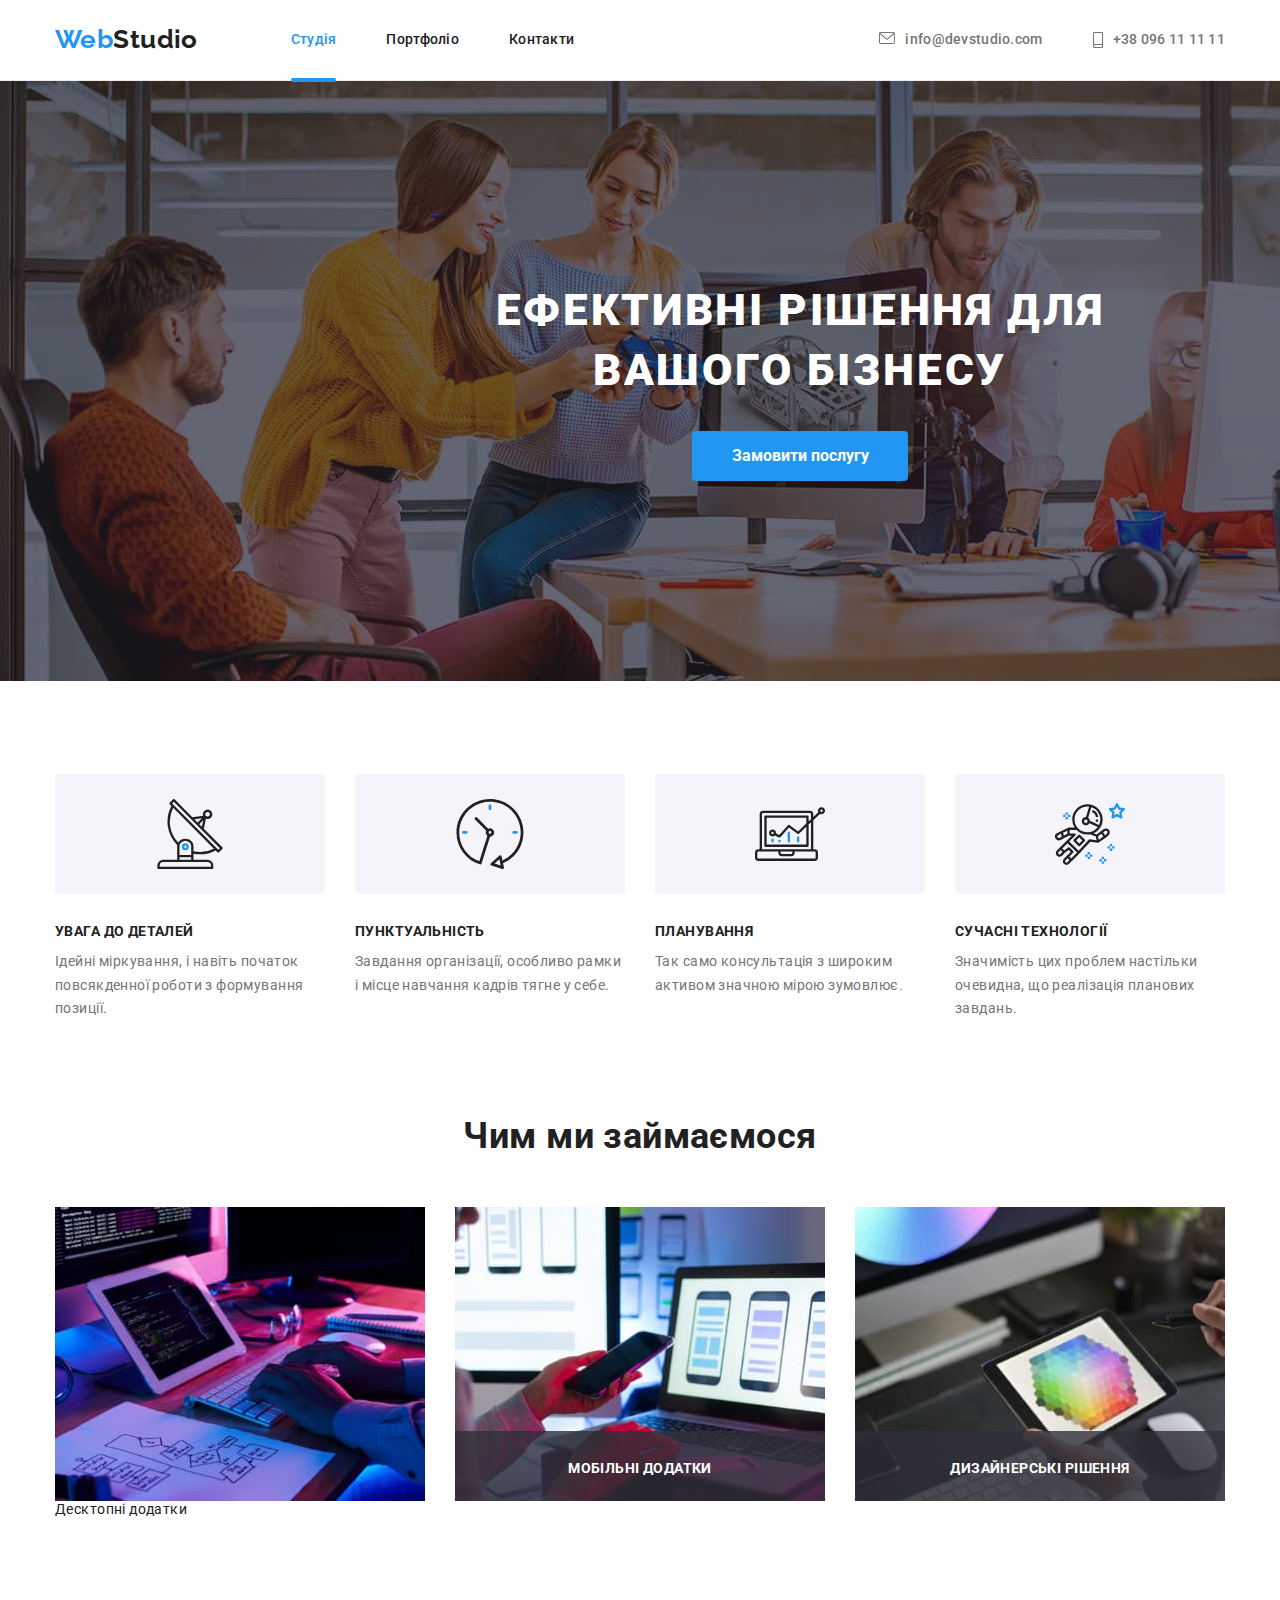
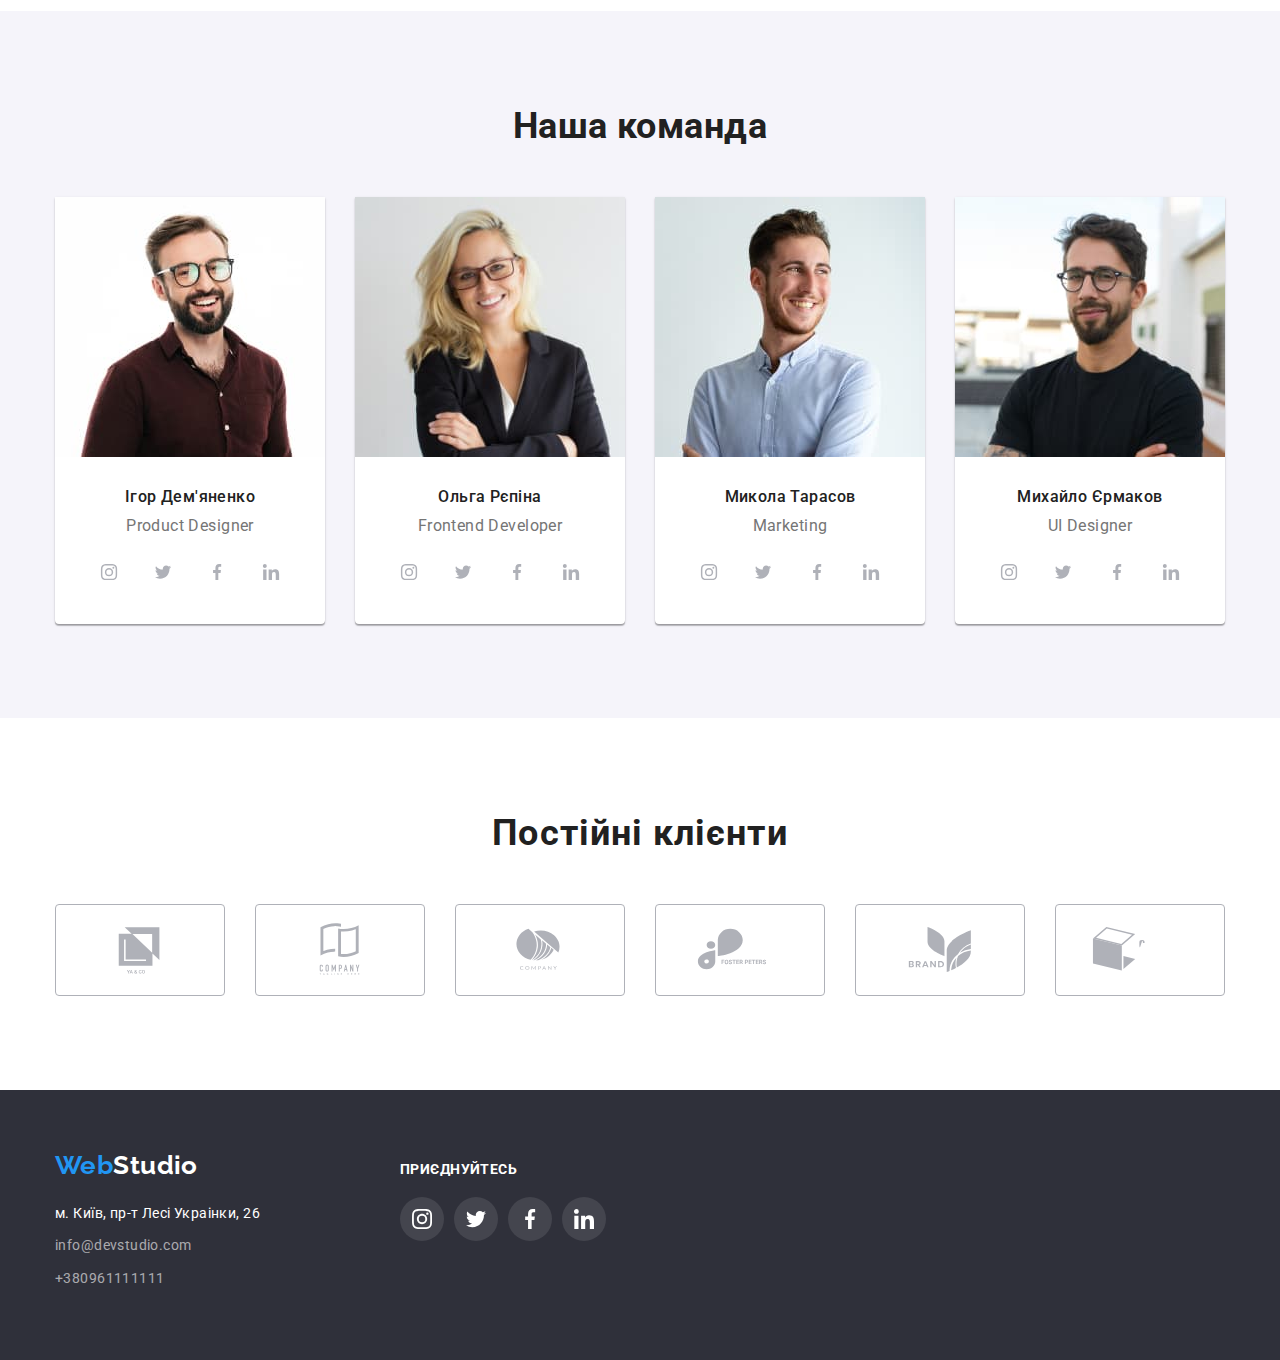
==== commit fd6ca1fd: "update" ====
--- a/index.html
+++ b/index.html
@@ -19,7 +19,7 @@
          <a href="index.html" class="logo-header"><span class="textcolor">Web</span><span class="textcolor-1">Studio</span></a>
          <ul class="menu">
             <li><a href="./index.html" class="menu-item-header current">Студія</a></li>
-            <li><a href="./portfolio.html" class="menu-item-header current">Портфоліо</a></li>
+            <li><a href="./portfolio.html" class="menu-item-header">Портфоліо</a></li>
             <li><a href="./index.html" class="menu-item-header">Контакти</a></li>
          </ul>
          </nav>
@@ -53,7 +53,7 @@
      <section class="hero-text hero-bg section">
         <div class="hero-box container">
         <h1 class="efective">Ефективні рішення для вашого бізнесу</h1>
-        <button type="button" class="button-hero">Замовити послугу</button>
+        <button type="button" class="button-hero" data-modal-open>Замовити послугу</button>
         </div>
      </section>
 <!--Особливості-->
@@ -64,7 +64,7 @@
         <li class="our-features-box">
          <div class="icons-features-box">
           <svg class="icon-our-features">
-           <use href="./images/sprite.svg#icon-antenna" width="70" height="70"></use>
+           <use href="./images/sprite.svg#icon-antenna"></use>
           </svg>
          </div>
         <h3 class="feature">Увага до деталей</h3>
@@ -72,7 +72,7 @@
         <li class="our-features-box">
          <div class="icons-features-box">
           <svg class="icon-our-features">
-           <use href="./images/sprite.svg#icon-clock" width="70" height="70"></use>
+           <use href="./images/sprite.svg#icon-clock"></use>
           </svg>
          </div>
         <h3 class="feature">Пунктуальність</h3>
@@ -80,7 +80,7 @@
         <li class="our-features-box">        
          <div class="icons-features-box">
           <svg class="icon-our-features">
-           <use href="./images/sprite.svg#icon-diagram" width="70" height="70"></use>
+           <use href="./images/sprite.svg#icon-diagram"></use>
           </svg>
          </div>
         <h3 class="feature">Планування</h3>
@@ -88,7 +88,7 @@
         <li class="our-features-box">        
          <div class="icons-features-box">
           <svg class="icon-our-features">
-           <use href="./images/sprite.svg#icon-astronaut" width="70" height="70"></use>
+           <use href="./images/sprite.svg#icon-astronaut"></use>
           </svg>
          </div>
         <h3 class="feature">Сучасні технології</h3>
@@ -101,14 +101,29 @@
     <div class="what-we-do-block container">
      <h2 class="what-we-do">Чим ми займаємося</h2>
       <ul class="what-we-do-list">
-       <li><img src="./images/image1.jpg" alt="десктопні додатки" width="370" height="294" class="img-1" ></li>
-       <li><img src="./images/image2.jpg" alt="мобільні додатки" width="370" height="294" class="img-2"></li>
-       <li><img src="./images/image3.jpg" alt="дизайнерські рішення" width="370" height="294" class="img-3"></li>
-      </ul>
-     </div>  
-    </section>
+       <li class="img-card">
+        <div class="img-box">
+            <img src="./images/image1.jpg" alt="десктопні додатки" width="370" height="294" class="img-1">
+            <p class="text-cardq">Десктопні додатки</p>
+         </div>
+        </li>
+    <li class="img-card">
+     <div class="img-box">
+        <img src="./images/image2.jpg" alt="мобільні додатки" width="370" height="294" class="img-2">
+        <p class="text-card">Мобільні додатки</p>
+       </div>
+     </li>
+     <li class="img-card">
+       <div class="img-box">
+            <img src="./images/image3.jpg" alt="дизайнерські рішення" width="370" height="294" class="img-3">
+            <p class="text-card">Дизайнерські рішення</p>
+        </div>
+     </li>
+    </ul>
+</div>  
+</section>
 <!--Наша команда-->
-    <section class="team section">
+<section class="team section">
     <div class="team-list container">
     <h2 class="our-team">Наша команда</h2>
     <ul class="test-team">
@@ -412,9 +427,16 @@
         </div>
     </div>
 </footer>
-<!--Попередження-->
-При вёрстке сайта ни один пиксель не пострадал.
-Сколько на сайте пикселей - столько сдохнет москалей.
-Слава Украине!
+    <div class="backdrop is-hidden" data-modal>
+        <div class="modal">
+            <button type="button" class="modal-close-btn" data-modal-close>
+                <svg class="modal-close-icon" width="18" height="18">
+                    <use href="./images/sprite.svg#icon-close-btn"></use>
+                </svg>
+            </button>
+        </div>
+    </div>
+
+<script src="./js/modal.js"></script>
 </body>
 </html>--- a/css/styles.css
+++ b/css/styles.css
@@ -11,8 +11,10 @@
     --primary-button-bg-color: #F5F4FA;
     --primary-bg-color: #2F303A;
     --icons-color: #AFB1B8;
+    --transition-dur-and-func: 250ms linear;
 }
 body{
+    overflow-x: hidden;
     letter-spacing: 0.03em;
     font-size: 14px;
     color: var(--primary-text-color);
@@ -32,6 +34,21 @@
     padding-left: 0;
 }
 img{display: block;}
+.menu-item-header.current {
+    color: var(--accent-color);
+}
+
+.current::after {
+    content: "";
+    position: absolute;
+    width: 100%;
+    height: 4px;
+    bottom: -34px;
+    left: 0;
+    background-color: var(--accent-color);
+    border-radius: 2px;
+    transition: color var(--transition-color), backgraund var(--transition-bgc);
+}
 .container{
     width: 1200px;
     margin-left: auto;
@@ -58,30 +75,103 @@
       clip: rect(0 0 0 0);
       clip-path: inset(50%);
       margin: -1px;}
-/*----------------------------WHAT WE DO-----------------*/
-.what-we-do{
-    font-weight: 700;
-    font-size: 36px;
-    line-height: 42px;
-    margin-bottom: 50px;
-    text-align: center;
-}
-.what-we-do-list{
-    display: flex;
-    justify-content: space-between;
-}
-/*----------------------------WHAT WE DO-----------------*/
-.textcolor{color: var(--accent-color);}
-.textcolor-1{color: var(--primary-text-color);}
-.textcolor-2{color: var(--tertiary-text-color);}
-
+      .textcolor{color: var(--accent-color);}
+      .textcolor-1{color: var(--primary-text-color);}
+      .textcolor-2{color: var(--tertiary-text-color);}
+      
 .explanation{font-style: normal;
     font-weight: 400;
     font-size: 14px;
     line-height: 1.71;
     
-
+    
     color: var(--secondary-text-color);}
+    /*------------------------HEADER--------------------------*/
+.phone{
+    width: 10px;
+    height: 16px;   
+    margin-right: 10px;
+}
+.envelope-icon{
+    margin-right: 10px;
+}
+.logo-header{
+    padding-top: 24px;
+    padding-bottom: 25px;
+    margin-right: 93px;
+}
+.header-box{
+    display: flex;
+    justify-content: space-between;
+}
+.menu-contacts-header{
+    display: flex;
+    justify-content: space-between;
+    align-items: center;
+}
+.contacts-list:not(:last-child){
+    display: flex;
+    align-content: center;
+    margin-right: 50px;
+}
+.contacts-box{
+    margin-right: 50px;
+}
+
+.menu{
+    display: flex;
+    column-gap: 50px;
+}
+.page-header-container{
+    display: flex;
+}
+.header-line{
+    border-bottom: 1px solid #ECECEC;
+}
+.page-navigation{
+    display: flex;
+    align-items: center;
+}
+.link:hover,
+.link:focus{
+    color:var(--accent-color);
+}
+.link {
+    display: flex;
+    font-style: normal;
+    text-decoration: none;
+    font-weight: 500;
+    line-height: 1.1;
+    letter-spacing: 0.02em;
+    color: var(--secondary-text-color);
+    fill: currentColor;
+    transition: var(--transition-dur-and-func);
+}
+.logo-header{
+    text-decoration: none;
+    font-family: var(--secondary-font);
+    font-weight: 700;
+    font-size: 26px;
+    line-height: 1.2;
+}
+.menu-item-header:hover,
+.menu-item-header:focus{
+    color:var(--accent-color);
+}
+.menu-item-header {
+    display: block;
+    position: relative;
+    text-decoration: none;
+    font-weight: 500;
+    line-height: 1.1;
+    letter-spacing: 0.02em;
+    color: var(--primary-text-color);
+    transition: var(--transition-dur-and-func);
+}
+    
+    
+/*------------------------HEADER--------------------------*/
+
 /*------------------------HERO--------------------------*/
 .hero-text {
     text-align: center;
@@ -170,16 +260,45 @@
     height: 120px;
 }
 .icon-our-features{
-    display: flex;
-    width: 270px;
-    height: 120px;
-    padding-left: 100px;
-    padding-top: 25px;
-    padding-bottom: 25px;
-    padding-right: 100px;
+    width: 70px;
+    height: 70px;
 }
 /*------------------------our features--------------------------*/
 
+/*----------------------------WHAT WE DO-----------------*/
+.img-card { 
+    flex-basis: calc((100% - 60px) / 3);
+}
+.text-card {
+    position: absolute;
+    font-weight: 700;
+    font-size: 14px;
+    line-height: 1.14;
+    text-align: center;
+    letter-spacing: 0.03em;
+    text-transform: uppercase;
+    width: 370px;
+    height: 70px;
+    padding: 30px;
+    color: var(--tertiary-text-color);
+    background: rgba(47, 48, 58, 0.8);
+    transform: translateY(-100%);
+}
+.img-box{ 
+    position: relative;
+}
+.what-we-do{
+    font-weight: 700;
+    font-size: 36px;
+    line-height: 42px;
+    margin-bottom: 50px;
+    text-align: center;
+}
+.what-we-do-list{
+    display: flex;
+    justify-content: space-between;
+}
+/*----------------------------WHAT WE DO-----------------*/
 
 /*------------------------TEAM--------------------------*/
 .social-list{
@@ -205,6 +324,7 @@
     border-radius: 50%;
     background-color: var(--tertiary-text-color);
     fill: var(--icons-color);
+    transition: var(--transition-dur-and-func);
 }
 .social-list-icon{
     width: 20px;
@@ -260,84 +380,6 @@
 /*------------------------TEAM--------------------------*/
 
 
-/*------------------------HEADER--------------------------*/
-
-.phone{
-    width: 10px;
-    height: 16px;   
-    margin-right: 10px;
-}
-.envelope-icon{
-    margin-right: 10px;
-}
-.logo-header{
-    padding-top: 24px;
-    padding-bottom: 25px;
-    margin-right: 93px;
-}
-.header-box{
-    display: flex;
-    justify-content: space-between;
-}
-.menu-contacts-header{
-    display: flex;
-    justify-content: space-between;
-    align-items: center;
-}
-.contacts-list:not(:last-child){
-    display: flex;
-    align-content: center;
-    margin-right: 50px;
-}
-.contacts-box{
-    margin-right: 50px;
-}
-.menu{
-    display: flex;
-    column-gap: 50px;
-}
-
-.page-header-container{
-    display: flex;
-}
-.header-line{
-    border-bottom: 1px solid #ECECEC;
-}
-.page-navigation{
-    display: flex;
-    align-items: center;
-}
-.link:hover,
-.link:focus{color:var(--accent-color);}
-.link {
-    display: flex;
-    font-style: normal;
-    text-decoration: none;
-    font-weight: 500;
-    line-height: 1.1;
-    letter-spacing: 0.02em;
-    color: var(--secondary-text-color);
-    fill: currentColor;
-}
-.logo-header{
-    text-decoration: none;
-    font-family: var(--secondary-font);
-    font-weight: 700;
-    font-size: 26px;
-    line-height: 1.2;
-}
-.menu-item-header:hover,
-.menu-item-header:focus{color:var(--accent-color);}
-.menu-item-header {
-    text-decoration: none;
-    font-weight: 500;
-    line-height: 1.1;
-    letter-spacing: 0.02em;
-    color: var(--primary-text-color);
-}
-
-
-/*------------------------HEADER--------------------------*/
 
 /*------------------------- REGULAR CUSTOMERS-------------------------------- */
 .regular-customers{
@@ -363,6 +405,7 @@
 }
 .link-logoclient:hover .client-logo,
 .link-logoclient:focus .client-logo{
+    transition: var(--transition-dur-and-func);
     fill: var(--accent-color);
     border: var(--accent-color);
 }
@@ -371,6 +414,7 @@
     border: 1px solid var(--accent-color);
 }
 .link-logoclient{
+    transition: var(--transition-dur-and-func);
     display: flex;
     align-items: center;
     justify-content: center;
@@ -391,6 +435,7 @@
     background-color: var(--accent-color);
 }
 .footer-social-list-link{
+    transition: var(--transition-dur-and-func);
     display: flex;
     align-items: center;
     justify-content: center;
@@ -436,17 +481,22 @@
     padding-bottom: 60px;
 }
 .number-footer:hover,
-.number-footer:focus{color:var(--accent-color);}
+.number-footer:focus{
+    color:var(--accent-color);
+}
 .number-footer{
+    transition: var(--transition-dur-and-func);
     font-style: normal;
     text-decoration: none;
     font-size: 14px;
     line-height: 1.7;
     color: rgba(255, 255, 255, 0.6);}
 .map-footer:focus,
-.map-footer:hover,
-.map-footer:active{color:var(--accent-color);}
+.map-footer:hover{
+    color:var(--accent-color);
+}
 .map-footer{
+    transition: var(--transition-dur-and-func);
     font-style: normal;
     text-decoration: none;
     font-weight: 400;
@@ -454,10 +504,12 @@
     line-height: 24px;    
     color: var(--tertiary-text-color)
 }
-.mail-footer:active,
 .mail-footer:hover,
-.mail-footer:focus{color:var(--accent-color);}
+.mail-footer:focus{
+    color:var(--accent-color);
+}
 .mail-footer{
+    transition: var(--transition-dur-and-func);
     font-style: normal;
     text-decoration: none;
     line-height: 1.7;
@@ -474,6 +526,7 @@
     margin-right: 70px;
 }
 
+
 .footer-contacts-box{
     padding-bottom: 9px;
 }
@@ -481,11 +534,12 @@
 /*----------------FOOTER-------------------------*/
 
 /*------------------------PORTFOLIO-BUTTONS--------------------------*/
-.button-portfolio:active,
 .button-portfolio:hover,
-.button-portfolio:focus{background-color: var(--accent-color); color: var(--tertiary-text-color);
+.button-portfolio:focus{
+    background-color: var(--accent-color); color: var(--tertiary-text-color);
     box-shadow: 0px 4px 4px rgba(0, 0, 0, 0.15);}
 .button-portfolio {
+    transition: var(--transition-dur-and-func);
     font-weight: 500;
     font-size: 16px;
     line-height: 1.6;
@@ -511,7 +565,35 @@
 
 
 /*------------------------PORTFOLIO-ICONS--------------------------*/
+.pf-list-img-box{
+    position: relative;
+    overflow: hidden;
+}
+.overlay {
+    position: absolute;
+    background: rgba(33, 150, 243, 0.9);        
+    height: 100%;
+    width: 100%;
+    top: 0;
+    left: 0;
+    color: var(--tertiary-text-color);
+    padding-top: 63px;
+    padding-left: 22px;
+    font-style: normal;
+    font-weight: 400;
+    font-size: 18px;
+    line-height: 28px;
+    letter-spacing: 0.03em;
+    transform: translateY(100%);
+    transition: var(--transition-dur-and-func);
+}
+.link-portfolio-icon:focus .overlay,
+.link-portfolio-icon:hover .overlay{
+    transition: var(--transition-dur-and-func);
+    transform: translateY(0%);
+}
 .link-portfolio-icon{
+    transition: var(--transition-dur-and-func);
     display: block;
     text-decoration: none;
 }
@@ -563,7 +645,42 @@
     padding-top: 94px;
 }
 /*------------------------ PORTFOLIO---------------------------- */
-
-
-
-
+.backdrop.is-hidden{
+    opacity: 0;
+    visibility: hidden;
+    pointer-events: none;
+}
+.backdrop {
+    transition: var(--transition-dur-and-func);
+    position: fixed;
+    top: 0;
+    left: 0;
+    width: 100%;
+    height: 100%;
+    background: rgba(0, 0, 0, 0.2);
+    transition: opacity cubic-bezier(04,0,02,1) ease, visibility cubic-bezier(04, 0, 02, 1) ease;
+}
+.modal {
+    
+    position: absolute;
+    top: 50%;
+    left: 50%;
+    transform: translate(-50% , -50%);
+    width: 528px;
+    height: 580px;
+    background-color: #FFFFFF;
+}
+.modal-close-btn{
+    position: absolute;
+    right: 8px;
+    top: 8px;
+    display: flex;
+    align-items: center;
+    justify-content: center;
+    padding: 0;
+    width: 30px;
+    height: 30px;
+    border-radius: 50%;
+    background-color: #FFFFFF;
+    border: 1px solid rgba(0, 0, 0, 0.1);
+}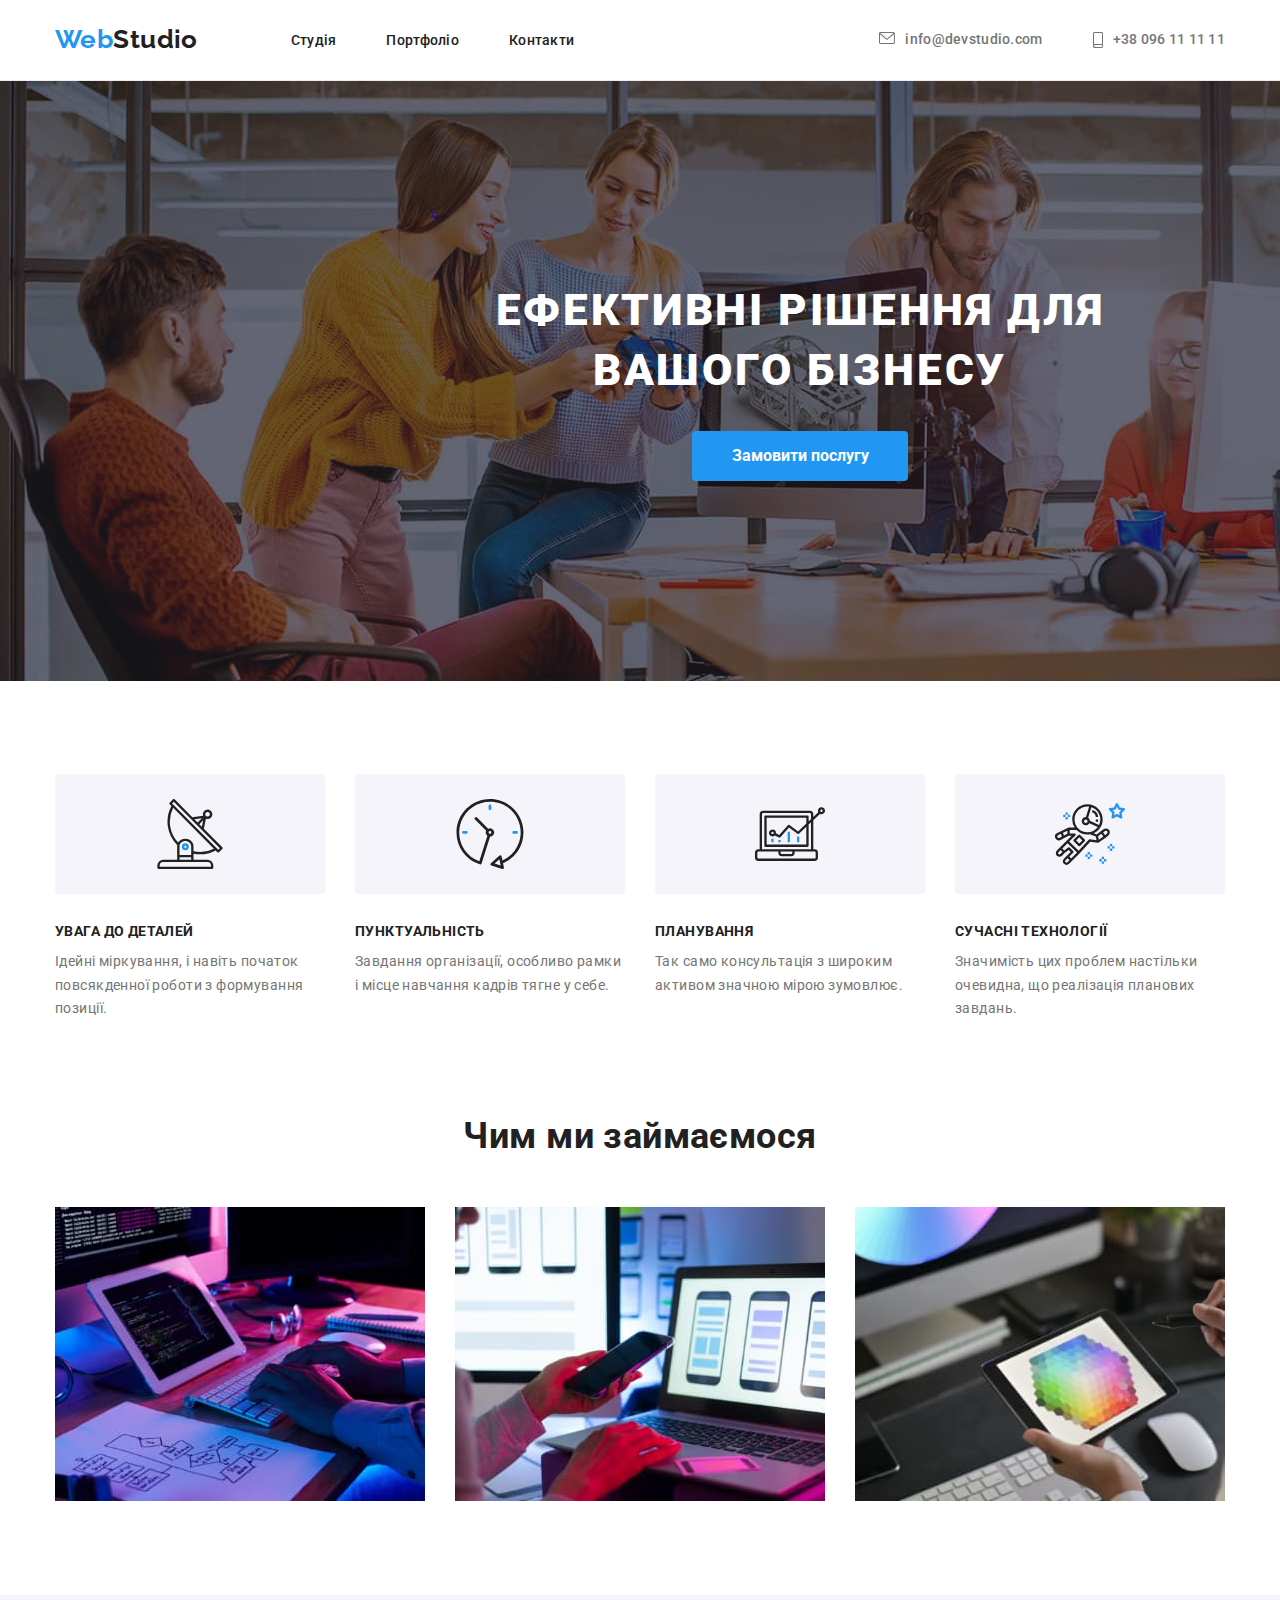
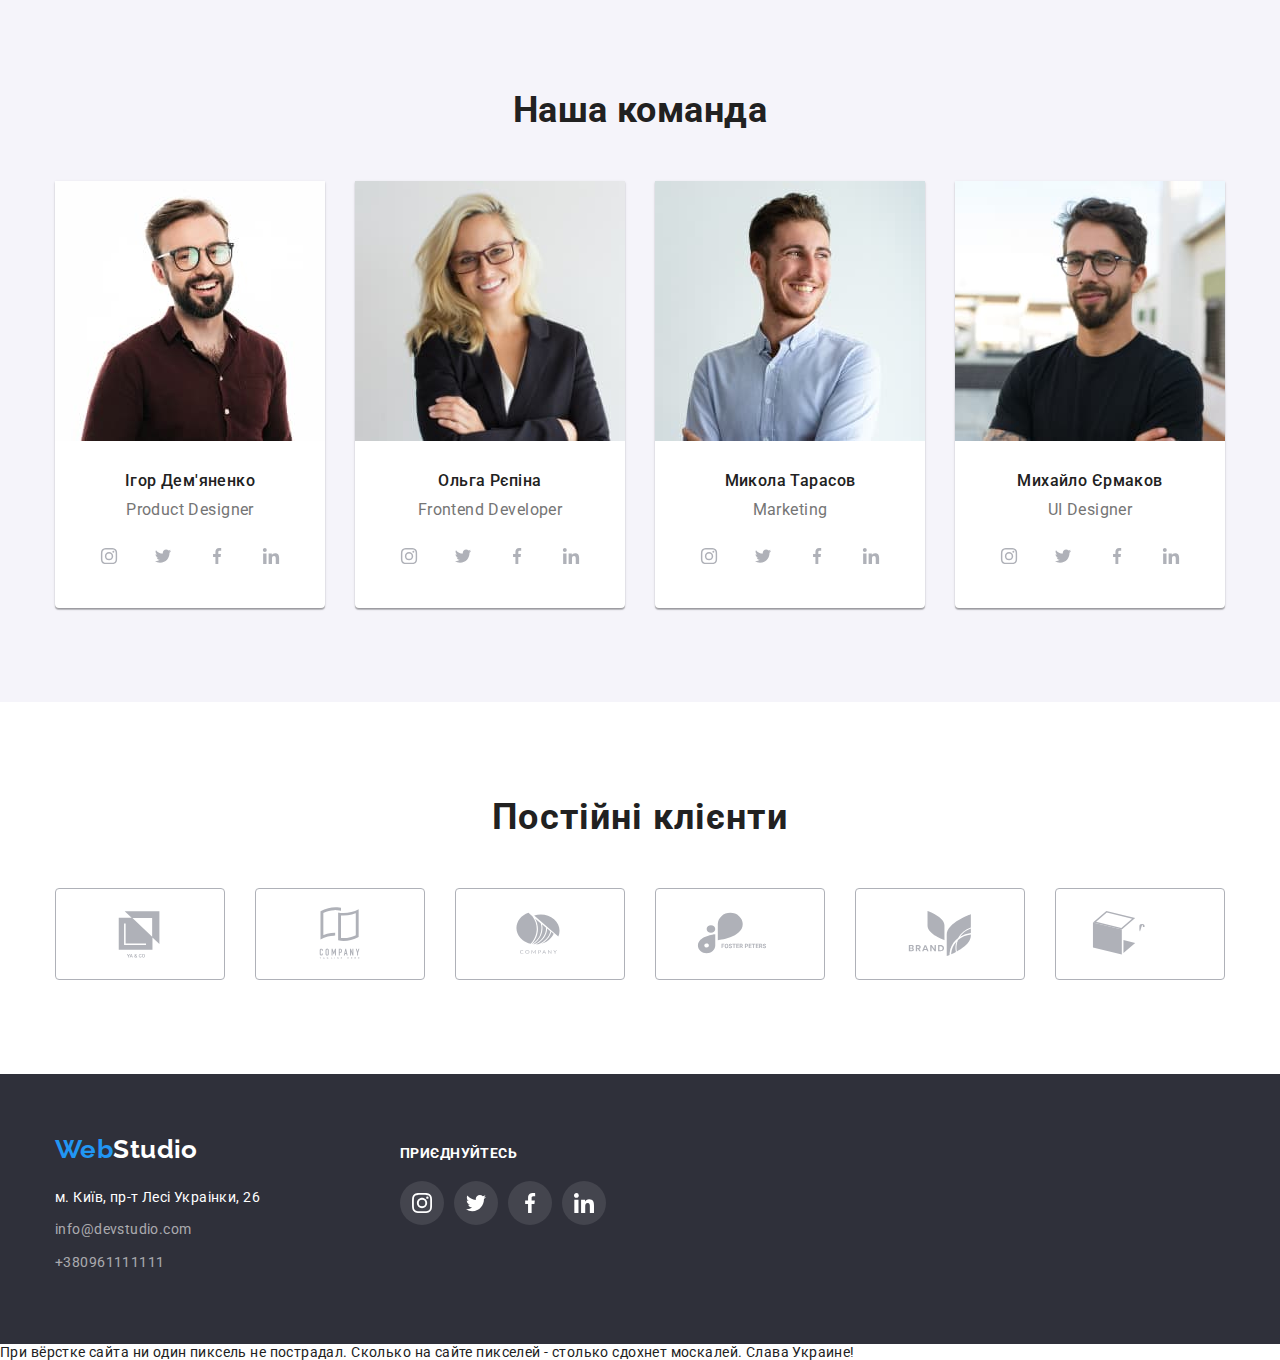
==== commit 45f796b4: "Revert "update"" ====
--- a/index.html
+++ b/index.html
@@ -19,7 +19,7 @@
          <a href="index.html" class="logo-header"><span class="textcolor">Web</span><span class="textcolor-1">Studio</span></a>
          <ul class="menu">
             <li><a href="./index.html" class="menu-item-header current">Студія</a></li>
-            <li><a href="./portfolio.html" class="menu-item-header">Портфоліо</a></li>
+            <li><a href="./portfolio.html" class="menu-item-header current">Портфоліо</a></li>
             <li><a href="./index.html" class="menu-item-header">Контакти</a></li>
          </ul>
          </nav>
@@ -53,7 +53,7 @@
      <section class="hero-text hero-bg section">
         <div class="hero-box container">
         <h1 class="efective">Ефективні рішення для вашого бізнесу</h1>
-        <button type="button" class="button-hero" data-modal-open>Замовити послугу</button>
+        <button type="button" class="button-hero">Замовити послугу</button>
         </div>
      </section>
 <!--Особливості-->
@@ -101,29 +101,14 @@
     <div class="what-we-do-block container">
      <h2 class="what-we-do">Чим ми займаємося</h2>
       <ul class="what-we-do-list">
-       <li class="img-card">
-        <div class="img-box">
-            <img src="./images/image1.jpg" alt="десктопні додатки" width="370" height="294" class="img-1">
-            <p class="text-cardq">Десктопні додатки</p>
-         </div>
-        </li>
-    <li class="img-card">
-     <div class="img-box">
-        <img src="./images/image2.jpg" alt="мобільні додатки" width="370" height="294" class="img-2">
-        <p class="text-card">Мобільні додатки</p>
-       </div>
-     </li>
-     <li class="img-card">
-       <div class="img-box">
-            <img src="./images/image3.jpg" alt="дизайнерські рішення" width="370" height="294" class="img-3">
-            <p class="text-card">Дизайнерські рішення</p>
-        </div>
-     </li>
-    </ul>
-</div>  
-</section>
+       <li><img src="./images/image1.jpg" alt="десктопні додатки" width="370" height="294" class="img-1" ></li>
+       <li><img src="./images/image2.jpg" alt="мобільні додатки" width="370" height="294" class="img-2"></li>
+       <li><img src="./images/image3.jpg" alt="дизайнерські рішення" width="370" height="294" class="img-3"></li>
+      </ul>
+     </div>  
+    </section>
 <!--Наша команда-->
-<section class="team section">
+    <section class="team section">
     <div class="team-list container">
     <h2 class="our-team">Наша команда</h2>
     <ul class="test-team">
@@ -427,16 +412,9 @@
         </div>
     </div>
 </footer>
-    <div class="backdrop is-hidden" data-modal>
-        <div class="modal">
-            <button type="button" class="modal-close-btn" data-modal-close>
-                <svg class="modal-close-icon" width="18" height="18">
-                    <use href="./images/sprite.svg#icon-close-btn"></use>
-                </svg>
-            </button>
-        </div>
-    </div>
-
-<script src="./js/modal.js"></script>
+<!--Попередження-->
+При вёрстке сайта ни один пиксель не пострадал.
+Сколько на сайте пикселей - столько сдохнет москалей.
+Слава Украине!
 </body>
 </html>--- a/css/styles.css
+++ b/css/styles.css
@@ -11,10 +11,8 @@
     --primary-button-bg-color: #F5F4FA;
     --primary-bg-color: #2F303A;
     --icons-color: #AFB1B8;
-    --transition-dur-and-func: 250ms linear;
 }
 body{
-    overflow-x: hidden;
     letter-spacing: 0.03em;
     font-size: 14px;
     color: var(--primary-text-color);
@@ -34,21 +32,6 @@
     padding-left: 0;
 }
 img{display: block;}
-.menu-item-header.current {
-    color: var(--accent-color);
-}
-
-.current::after {
-    content: "";
-    position: absolute;
-    width: 100%;
-    height: 4px;
-    bottom: -34px;
-    left: 0;
-    background-color: var(--accent-color);
-    border-radius: 2px;
-    transition: color var(--transition-color), backgraund var(--transition-bgc);
-}
 .container{
     width: 1200px;
     margin-left: auto;
@@ -75,103 +58,30 @@
       clip: rect(0 0 0 0);
       clip-path: inset(50%);
       margin: -1px;}
-      .textcolor{color: var(--accent-color);}
-      .textcolor-1{color: var(--primary-text-color);}
-      .textcolor-2{color: var(--tertiary-text-color);}
-      
+/*----------------------------WHAT WE DO-----------------*/
+.what-we-do{
+    font-weight: 700;
+    font-size: 36px;
+    line-height: 42px;
+    margin-bottom: 50px;
+    text-align: center;
+}
+.what-we-do-list{
+    display: flex;
+    justify-content: space-between;
+}
+/*----------------------------WHAT WE DO-----------------*/
+.textcolor{color: var(--accent-color);}
+.textcolor-1{color: var(--primary-text-color);}
+.textcolor-2{color: var(--tertiary-text-color);}
+
 .explanation{font-style: normal;
     font-weight: 400;
     font-size: 14px;
     line-height: 1.71;
     
-    
+
     color: var(--secondary-text-color);}
-    /*------------------------HEADER--------------------------*/
-.phone{
-    width: 10px;
-    height: 16px;   
-    margin-right: 10px;
-}
-.envelope-icon{
-    margin-right: 10px;
-}
-.logo-header{
-    padding-top: 24px;
-    padding-bottom: 25px;
-    margin-right: 93px;
-}
-.header-box{
-    display: flex;
-    justify-content: space-between;
-}
-.menu-contacts-header{
-    display: flex;
-    justify-content: space-between;
-    align-items: center;
-}
-.contacts-list:not(:last-child){
-    display: flex;
-    align-content: center;
-    margin-right: 50px;
-}
-.contacts-box{
-    margin-right: 50px;
-}
-
-.menu{
-    display: flex;
-    column-gap: 50px;
-}
-.page-header-container{
-    display: flex;
-}
-.header-line{
-    border-bottom: 1px solid #ECECEC;
-}
-.page-navigation{
-    display: flex;
-    align-items: center;
-}
-.link:hover,
-.link:focus{
-    color:var(--accent-color);
-}
-.link {
-    display: flex;
-    font-style: normal;
-    text-decoration: none;
-    font-weight: 500;
-    line-height: 1.1;
-    letter-spacing: 0.02em;
-    color: var(--secondary-text-color);
-    fill: currentColor;
-    transition: var(--transition-dur-and-func);
-}
-.logo-header{
-    text-decoration: none;
-    font-family: var(--secondary-font);
-    font-weight: 700;
-    font-size: 26px;
-    line-height: 1.2;
-}
-.menu-item-header:hover,
-.menu-item-header:focus{
-    color:var(--accent-color);
-}
-.menu-item-header {
-    display: block;
-    position: relative;
-    text-decoration: none;
-    font-weight: 500;
-    line-height: 1.1;
-    letter-spacing: 0.02em;
-    color: var(--primary-text-color);
-    transition: var(--transition-dur-and-func);
-}
-    
-    
-/*------------------------HEADER--------------------------*/
-
 /*------------------------HERO--------------------------*/
 .hero-text {
     text-align: center;
@@ -265,40 +175,6 @@
 }
 /*------------------------our features--------------------------*/
 
-/*----------------------------WHAT WE DO-----------------*/
-.img-card { 
-    flex-basis: calc((100% - 60px) / 3);
-}
-.text-card {
-    position: absolute;
-    font-weight: 700;
-    font-size: 14px;
-    line-height: 1.14;
-    text-align: center;
-    letter-spacing: 0.03em;
-    text-transform: uppercase;
-    width: 370px;
-    height: 70px;
-    padding: 30px;
-    color: var(--tertiary-text-color);
-    background: rgba(47, 48, 58, 0.8);
-    transform: translateY(-100%);
-}
-.img-box{ 
-    position: relative;
-}
-.what-we-do{
-    font-weight: 700;
-    font-size: 36px;
-    line-height: 42px;
-    margin-bottom: 50px;
-    text-align: center;
-}
-.what-we-do-list{
-    display: flex;
-    justify-content: space-between;
-}
-/*----------------------------WHAT WE DO-----------------*/
 
 /*------------------------TEAM--------------------------*/
 .social-list{
@@ -324,7 +200,6 @@
     border-radius: 50%;
     background-color: var(--tertiary-text-color);
     fill: var(--icons-color);
-    transition: var(--transition-dur-and-func);
 }
 .social-list-icon{
     width: 20px;
@@ -380,6 +255,84 @@
 /*------------------------TEAM--------------------------*/
 
 
+/*------------------------HEADER--------------------------*/
+
+.phone{
+    width: 10px;
+    height: 16px;   
+    margin-right: 10px;
+}
+.envelope-icon{
+    margin-right: 10px;
+}
+.logo-header{
+    padding-top: 24px;
+    padding-bottom: 25px;
+    margin-right: 93px;
+}
+.header-box{
+    display: flex;
+    justify-content: space-between;
+}
+.menu-contacts-header{
+    display: flex;
+    justify-content: space-between;
+    align-items: center;
+}
+.contacts-list:not(:last-child){
+    display: flex;
+    align-content: center;
+    margin-right: 50px;
+}
+.contacts-box{
+    margin-right: 50px;
+}
+.menu{
+    display: flex;
+    column-gap: 50px;
+}
+
+.page-header-container{
+    display: flex;
+}
+.header-line{
+    border-bottom: 1px solid #ECECEC;
+}
+.page-navigation{
+    display: flex;
+    align-items: center;
+}
+.link:hover,
+.link:focus{color:var(--accent-color);}
+.link {
+    display: flex;
+    font-style: normal;
+    text-decoration: none;
+    font-weight: 500;
+    line-height: 1.1;
+    letter-spacing: 0.02em;
+    color: var(--secondary-text-color);
+    fill: currentColor;
+}
+.logo-header{
+    text-decoration: none;
+    font-family: var(--secondary-font);
+    font-weight: 700;
+    font-size: 26px;
+    line-height: 1.2;
+}
+.menu-item-header:hover,
+.menu-item-header:focus{color:var(--accent-color);}
+.menu-item-header {
+    text-decoration: none;
+    font-weight: 500;
+    line-height: 1.1;
+    letter-spacing: 0.02em;
+    color: var(--primary-text-color);
+}
+
+
+/*------------------------HEADER--------------------------*/
 
 /*------------------------- REGULAR CUSTOMERS-------------------------------- */
 .regular-customers{
@@ -405,7 +358,6 @@
 }
 .link-logoclient:hover .client-logo,
 .link-logoclient:focus .client-logo{
-    transition: var(--transition-dur-and-func);
     fill: var(--accent-color);
     border: var(--accent-color);
 }
@@ -414,7 +366,6 @@
     border: 1px solid var(--accent-color);
 }
 .link-logoclient{
-    transition: var(--transition-dur-and-func);
     display: flex;
     align-items: center;
     justify-content: center;
@@ -435,7 +386,6 @@
     background-color: var(--accent-color);
 }
 .footer-social-list-link{
-    transition: var(--transition-dur-and-func);
     display: flex;
     align-items: center;
     justify-content: center;
@@ -481,22 +431,17 @@
     padding-bottom: 60px;
 }
 .number-footer:hover,
-.number-footer:focus{
-    color:var(--accent-color);
-}
+.number-footer:focus{color:var(--accent-color);}
 .number-footer{
-    transition: var(--transition-dur-and-func);
     font-style: normal;
     text-decoration: none;
     font-size: 14px;
     line-height: 1.7;
     color: rgba(255, 255, 255, 0.6);}
 .map-footer:focus,
-.map-footer:hover{
-    color:var(--accent-color);
-}
+.map-footer:hover,
+.map-footer:active{color:var(--accent-color);}
 .map-footer{
-    transition: var(--transition-dur-and-func);
     font-style: normal;
     text-decoration: none;
     font-weight: 400;
@@ -504,12 +449,10 @@
     line-height: 24px;    
     color: var(--tertiary-text-color)
 }
+.mail-footer:active,
 .mail-footer:hover,
-.mail-footer:focus{
-    color:var(--accent-color);
-}
+.mail-footer:focus{color:var(--accent-color);}
 .mail-footer{
-    transition: var(--transition-dur-and-func);
     font-style: normal;
     text-decoration: none;
     line-height: 1.7;
@@ -526,7 +469,6 @@
     margin-right: 70px;
 }
 
-
 .footer-contacts-box{
     padding-bottom: 9px;
 }
@@ -534,12 +476,11 @@
 /*----------------FOOTER-------------------------*/
 
 /*------------------------PORTFOLIO-BUTTONS--------------------------*/
+.button-portfolio:active,
 .button-portfolio:hover,
-.button-portfolio:focus{
-    background-color: var(--accent-color); color: var(--tertiary-text-color);
+.button-portfolio:focus{background-color: var(--accent-color); color: var(--tertiary-text-color);
     box-shadow: 0px 4px 4px rgba(0, 0, 0, 0.15);}
 .button-portfolio {
-    transition: var(--transition-dur-and-func);
     font-weight: 500;
     font-size: 16px;
     line-height: 1.6;
@@ -565,35 +506,7 @@
 
 
 /*------------------------PORTFOLIO-ICONS--------------------------*/
-.pf-list-img-box{
-    position: relative;
-    overflow: hidden;
-}
-.overlay {
-    position: absolute;
-    background: rgba(33, 150, 243, 0.9);        
-    height: 100%;
-    width: 100%;
-    top: 0;
-    left: 0;
-    color: var(--tertiary-text-color);
-    padding-top: 63px;
-    padding-left: 22px;
-    font-style: normal;
-    font-weight: 400;
-    font-size: 18px;
-    line-height: 28px;
-    letter-spacing: 0.03em;
-    transform: translateY(100%);
-    transition: var(--transition-dur-and-func);
-}
-.link-portfolio-icon:focus .overlay,
-.link-portfolio-icon:hover .overlay{
-    transition: var(--transition-dur-and-func);
-    transform: translateY(0%);
-}
 .link-portfolio-icon{
-    transition: var(--transition-dur-and-func);
     display: block;
     text-decoration: none;
 }
@@ -645,42 +558,7 @@
     padding-top: 94px;
 }
 /*------------------------ PORTFOLIO---------------------------- */
-.backdrop.is-hidden{
-    opacity: 0;
-    visibility: hidden;
-    pointer-events: none;
-}
-.backdrop {
-    transition: var(--transition-dur-and-func);
-    position: fixed;
-    top: 0;
-    left: 0;
-    width: 100%;
-    height: 100%;
-    background: rgba(0, 0, 0, 0.2);
-    transition: opacity cubic-bezier(04,0,02,1) ease, visibility cubic-bezier(04, 0, 02, 1) ease;
-}
-.modal {
-    
-    position: absolute;
-    top: 50%;
-    left: 50%;
-    transform: translate(-50% , -50%);
-    width: 528px;
-    height: 580px;
-    background-color: #FFFFFF;
-}
-.modal-close-btn{
-    position: absolute;
-    right: 8px;
-    top: 8px;
-    display: flex;
-    align-items: center;
-    justify-content: center;
-    padding: 0;
-    width: 30px;
-    height: 30px;
-    border-radius: 50%;
-    background-color: #FFFFFF;
-    border: 1px solid rgba(0, 0, 0, 0.1);
-}+
+
+
+
